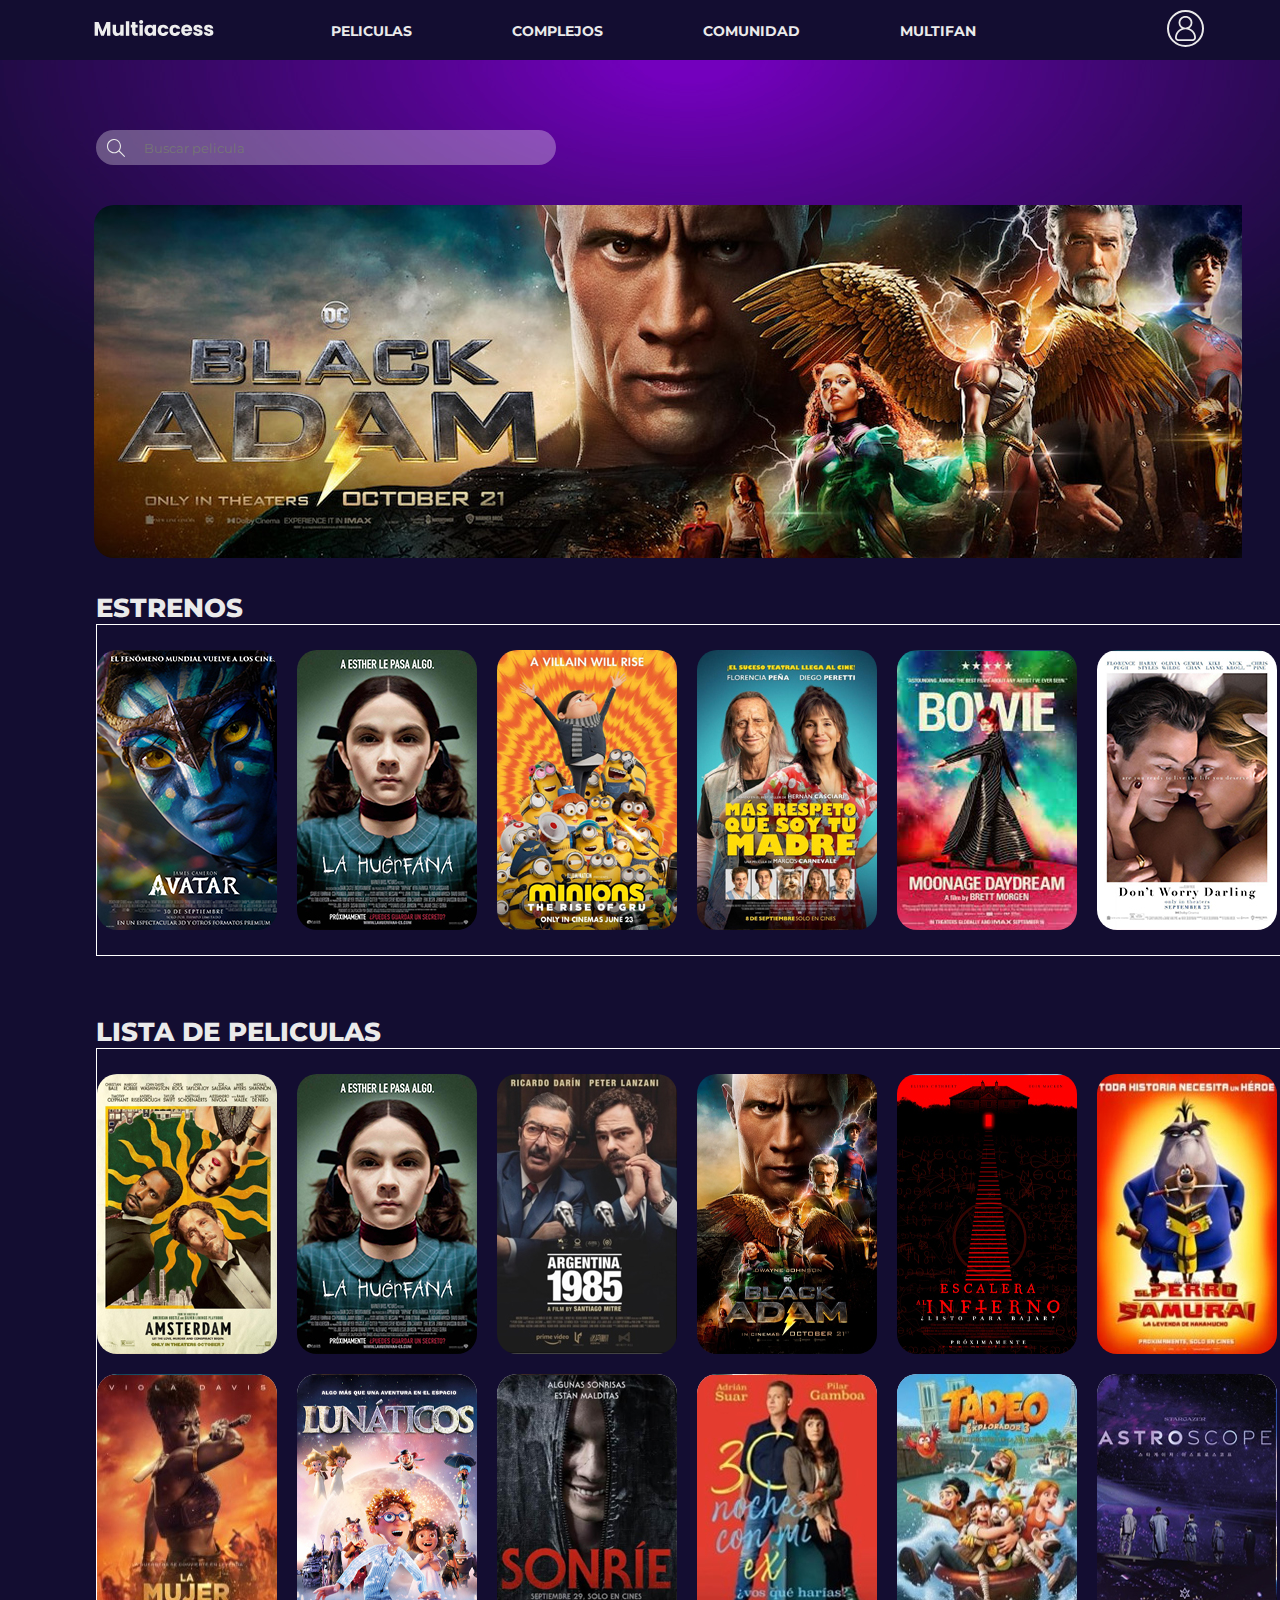
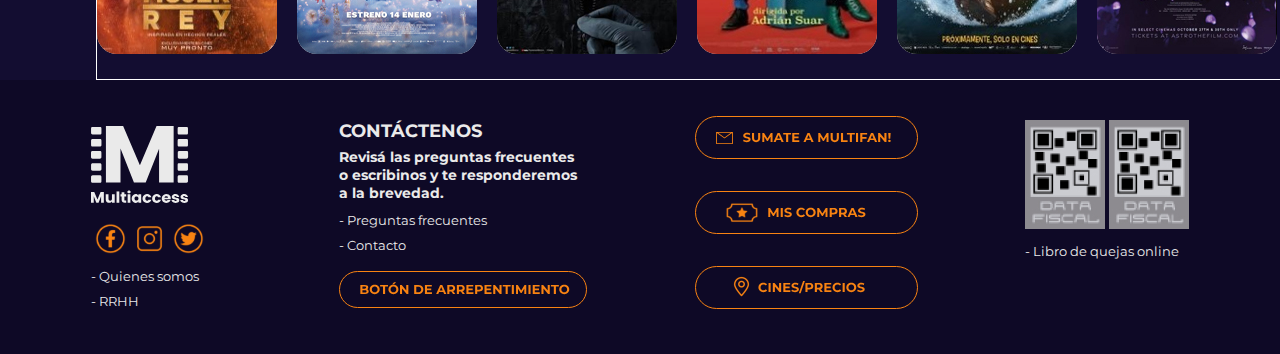
==== index.html @ a02fb1ff "Arregle algunas cosas del splash que estaban borradas y empece a hacer el footer para el responsive " ====
<!doctype html>
<html>
<head>
<meta charset="utf-8">
<meta name="viewport" content="width=device-width, initial-scale=1.0">
<link href="estilos.css" rel="stylesheet" type="text/css">
<link href="https://fonts.googleapis.com/css2?family=Montserrat:wght@400;500;600;700;800&display=swap" rel="stylesheet">
<title>Multiaccess</title>
</head>
<body>
<header>
		<div>
			<img src="img/multiaccess-logo.svg" width="140px" height="16px" alt="Logo Multiaccess"/>
		</div>
		<nav>
			<ul>
				<li>
					<a href="#peliculas">Peliculas</a>
				</li>
				<li>
					<a href="#complejos">Complejos</a>
				</li>
				<li>
					<a href="#comunidad">Comunidad</a>
				</li>
				<li>
					<a href="#multifan">Multifan</a>
				</li>
			</ul>
		</nav>
	
		<div class="icono-usuario">
			<img src="img/icono-persona.svg" width="37px" height="37px" alt="Icono de usuario"/>
		</div>
	
	</header>
	<main>
		<section class="buscador-lupa">
			<div class="lupa"> 
			<img src="img/icono-lupa.svg" alt="Lupa icono"/> 
			</div>
			<input class="buscador" type="search" name="buscador" id="search" placeholder="Buscar pelicula">
		</section>
		<div class="slide">
			<ul>
				<li><img src="img/publicidad-blackadam.jpg" width="1192px" height="353px" alt="Publicidad de Black Adam"/></li>
				<li><img src="img/publicidad-wakandaxsiempre.jpg" width="1192px" height="353px" alt="publicidad-wakandaxsiempre"/></li>
				<li><img src="img/publicidad-onepiece.jpg" width= "1192px" height="353px" alt="publicidad-onepiece"/></li>
				<li><img src="img/publicidad-2X1.jpg" width="1192px" height="353px" alt= "publicidad-2x1"/></li>
			</ul>
		</div>
		<section>
			<section>
				<h2 class="titular">ESTRENOS</h2>
				<div class="estrenos">
					<img src="img/poster-avatar.jpg" width="180" height="280" alt="Avatar:reestreno"/>
					<img src="img/poster-lahuerfana.jpg" width="180" height="280" alt="La huerfana"/>
					<img src="img/poster-minions.jpg" width="180" height="280" alt="Los minions"/>
					<img src="img/poster-masrespeto.jpg" width="180" height="280" alt="Mas respeto que soy tu madre"/>
					<img src="img/poster-bowie.jpg" width="180" height="280" alt="Bowie"/>
					<img src="img/poster-notepreocupes.jpg" width="180" height="280" alt="No te preocupes cariño"/>
				</div>
			</section>
			<section>
				<h2 class="titular">LISTA DE PELICULAS</h2>
				<div class="catalogo">
					<img src="img/poster-amsterdan.jpg" width="180" height="280" alt="amsterdan"/>
					<img src="img/poster-lamujerrey.jpg" width="180" height="280" alt="la mujer rey"/>
					<img src="img/poster-lahuerfana.jpg" width="180" height="280" alt="la huerfana"/>
					<img src="img/poster-lunaticos.jpg" width="180" height="280" alt="lunaticos"/>
					<img src="img/poster-argentina1985.jpg" width="180" height="280" alt="argentina 1985"/>
					<img src="img/poster-sonrie.jpg" width="180" height="280" alt="sonrie"/>
					<img src="img/poster-blackadam.jpg" width="180" height="280" alt="black adam"/>
					<img src="img/poster-30noches.jpg" width="180" height="280" alt="30 noches con mi ex"/>
					<img src="img/poster-escalera.jpg" width="180" height="280" alt="escalera al infierno"/>
					<img src="img/poster-tadeo.jpg" width="180" height="280" alt="tadeo el explorador 3"/>
					<img src="img/poster-elperro.jpg" width="180" height="280" alt="el perro samurai"/>
					<img src="img/poster-astroscope.jpg" width="180" height="280" alt="astroscope"/>
				</div>
			</section>
		</section>
	</main>
	<footer>
		<section class="footer">
			<article class="logo_redes">
				<div>
					<img src="img/multiaccess-imagotipo.svg" alt="Multiaccess imagotipo"/>
				</div>
				<div class="iconos-redes">
					<img src="img/facebook-icono.svg" width="39px" height="39px" alt="Icono facebook"/>
					<img src="img/instagram-icono.svg" width="39px" height="39px" alt="Instagram icono"/>
					<img src="img/twitter-icono.svg" width="39px" height="39px" alt="Twitter icono"/>
				</div>
				<div>
					<p>- Quienes somos</p>
					<p>- RRHH</p>
				</div>
			</article>
			<article>
				<div class="contactenos-footer">
					<h3>Contáctenos</h3>
					<h4>Revisá las preguntas frecuentes o escribinos y te responderemos a la brevedad.</h4>
					<p>- Preguntas frecuentes</p>
					<p>- Contacto</p>
					<img src="img/boton-arrepentimiento.svg" width="248px" height="37px" alt="boton de arrepentimiento"/>
				</div>
			</article>
			<article class="botones-footer">
				<div class="bot-foo">
					<img src="img/boton-sumate.svg" width="223px" height="43px" alt="Sumate a multifan"/>
					<img src="img/boton-miscompras.svg" width="223px" height="43px" alt="Mis compras"/>
					<img src="img/boton-cines-precios.svg" width="223px" height="43px" alt=" Cines/precios"/>
				</div>
			</article>
			<article>
				<div class="datafiscal">
					<img src="img/data-fiscal1.jpg" width="80" height="109" alt="data fiscal1"/>
					<img src="img/data-fiscal2.jpg" width="80" height="109" alt="data fiscal 2"/>
					<p class="contacto">- Libro de quejas online</p>
				</div>
			</article>
	  </section>
</footer>
</body>
	
</html>
---- estilos.css ----
@charset "utf-8";
/* CSS Document */
*{
	margin: 0;
	padding: 0;
	font-family: 'Montserrat', "sans-serif";
	color: #EAEAEA;
}


html {
	scroll-behavior: smooth;
	background-image: url("img/background.jpg");
}
main {
	margin: 0;
}
h1 {
	font-size: 36px;
	font-weight: 700;
	/*"Inicia sesion"*/
}
h2 {
	font-size: 26px;
	font-weight: 800;
	text-transform: uppercase;
	/*titulos de fecha, formato, candy, etc*/
}
h3 {
	font-size: 18px;
	font-weight: 700;
	text-transform: uppercase;
	/*botones*/
}
h4 {
	font-size: 14px;
	font-weight: 700;
	/*footer*/
}
p {
	font-size: 16px;
	font-weight: 400;
}
/*-------------------------------HEADER-------------------------------*/
header {
	display: flex;
	flex-wrap: nowrap;
	align-items: center;
	justify-content: space-between;
	width: 100%;
	height: 60px;
	background-color: #130D31;
}
header img {
	margin-left: 84px;
}
.icono-usuario {
	margin-right: 76px;
}
nav ul {
	list-style: none;
	text-align: center;
	display: flex;
}
nav ul li {
	display: inline;
}
nav a {
	text-decoration: none;
	color: #EAEAEA;
	font-weight: 700;
	padding: 10px 50px;
	border: 1px transparent;
	font-family: "Montserrat";
	font-size: 14px;
	text-transform: uppercase;
}
.boton-splash {
	background-image:url("img/splash-background.jpg");
	background-attachment: fixed;
	/*no entiendo por que no cubre todo el html ajajaj*/
}
/*-------------------------------FORM-------------------------------*/
.form {
	display: flex;
	flex-direction: column;
	flex-wrap: nowrap;
	align-items: center;
	width: 450px;
	padding: 100px;
	margin: auto;
	font-family: "Montserrat";
	font-weight: 300;
	color: white;
}
.form a {
	color: #EAEAEA;
	font-weight: 500;
	text-decoration: none;
}
.form a:hover {
	color: #F88312;
	font-weight: 500;
	font-size: 16px;
	text-decoration: none;
}
.form p {
	color: #EAEAEA;
	font-weight: 500;
	font-size: 16px;
}
.form .botones {
	color: #EAEAEA;
	width: 335px;
	background: #F88312;
	border: none;
	padding: 12px;
	margin: 15px;
	font-size: 18px;
	font-family: "Montserrat";
	font-weight: 700;
	border-radius: 30px;
	/*falta agregarle un margin bottom al boton de ingresar*/
}

.form .botones:hover{
	background: #EAEAEA;
	color: #F88312;
}

.controls {
	width: 70%;
	background: #EAEAEA;
	padding: 10px;
	margin: 14px;
	border-radius: 10px;
	border: 0;
	font-family: "Montserrat";
	font-size: 18px;
	outline: none;
}
/*-------------------------------HOME-------------------------------*/
.buscador-lupa {
	display: flex;
	justify-content: flex-start;
	align-items: center;
	margin: 70px 0px 30px 96px;
}
.lupa {
	background-color: rgba(255, 255, 255, 0.30);
	width: 40px;
	height:35px;
	display: flex;
	justify-content: center;
	align-items: center;
	border-radius: 30px 0px 0px 30px;
}
.buscador {
	width: 420px;
	height: 35px;
	outline: none;
	border-radius: 0px 30px 30px 0px;
	background-color: rgba(255, 255, 255, 0.30);
	border: none;
	font-family: "Montserrat";
	color: #EAEAEA;
	padding: 8px;
}

/*-------------------------------FOOTER-------------------------------*/
.footer {
	display: flex;
	flex-direction: row;
	flex-wrap: nowrap;
	background-color: #0E0926;
	justify-content: space-evenly;
}
.footer p {
	font-size: 13px;
	line-height : 25px;
}
.logo_redes {
	margin: 40px;
}
.logo_redes img {
	margin: 6px 0;
}
.iconos-redes {
	display: flex;
	flex-direction: row;
	justify-content: space-between;
	align-items: center;
	align-content: center;
	flex-wrap: nowrap;
}
.contactenos-footer {
	margin: 40px;
}
.contactenos-footer h3 {
	margin-bottom: 6px;
}
.contactenos-footer h4 {
	width: 240px;
	margin-bottom: 6px;
}
.contactenos-footer img {
	margin-top: 13px;
}
.datafiscal {
	margin: 40px;
}
.datafiscal img {
	margin-bottom: 6px;
}
.bot-foo img {
	margin: 16px;
}
.bot-foo {
	display: flex;
	flex-direction: column;
	flex-wrap: nowrap;
	align-items: flex-start;
	padding-top: 20px;
}
/*---------------------------PELICULAS-------------------------*/


/*--------------------CARRUSEL INICIO------------------*/

.slide {
	width: 97%;
	margin: 0;
	overflow: hidden;
}

.slide ul {
	display: flex;
	padding: 0;
	
	animation: carrusel 20s infinite alternate;
	animation-timing-function: ease;
}

.slide li {
	width: 100%;
	list-style: none;
}

.slide img {
	/*background-color: #EAEAEA;*/
	margin: 10px 0px 30px 94px;
	border-radius: 20px;
	}

@keyframes carrusel {
	0% {margin-left: 0;}
	20% {margin-left: 0;}
	
	25% {margin-left: -100%;}
	45% {margin-left: -100%;}
	
	50% {margin-left: -200%;}
	70% {margin-left: -200%;}
	
	75% {margin-left: -300%;}
	100% {margin-left: -300%;}
}
/*--------------------CARRUSEL FIN------------------*/



.estrenos {
	border: 1px solid white; /*Para identificar las dimensiones del contenedor luego se debe eliminar*/
	height: 330px;
	width: 1200px;
	margin-left: 96px;
	display: flex;
	flex-wrap: nowrap;
	align-items: center;
	margin-bottom: 60px;
}
.estrenos img{
	background-color: #EAEAEA;
	height: 280px;
	width: 180px;
	border-radius: 20px;
	margin: 10px 20px 10px 0px;
}
.catalogo {
	border: 1px solid white;
	height: 630px;
	width: 1200px;
	margin-left: 96px;
	display: flex;
	flex-direction: column;
	flex-wrap: wrap;
	align-content: flex-start;
	justify-content: center;
}
.catalogo img {
	background-color: #EAEAEA;
	height: 280px;
	width: 180px;
	border-radius: 20px;
	margin: 10px 20px 10px 0px;
}

.titular {
	margin-left: 96px;
}


/*-----------------------------COMPRA-----------------------------*/

.compra {
	overflow-x: scroll;
}
.procesocompra {
	background-color: rgba(234,234,234,0.00);
	width: 750px;
	height: auto;
	margin-left: 550px;
	margin-top: 100px;
	margin-bottom: 200px;
}
.procesocompra h2 {
	margin-bottom: 30px;
}
.fondoc {
	background-color: rgba(234,234,234,0.20);
	border-radius: 20px;
}

.dispodia {
	padding-top: 20px;
	display: flex;
	justify-content: space-around;
	}
.dispodia h3 {
	font-weight: 400;
}
.formatos {
	display: flex;
	flex-direction: column;
	flex-wrap: wrap;
	height: 260px;
	align-items: center;
	margin-top: 30px;
}
.formatt {
	display: flex;
	justify-content: space-around;
	align-items: center;
	border-radius: 20px;
	border: 2px solid #EAEAEA;
	margin: 10px;
	padding: 2px;
	width: 260px;
	height: 100px;
	box-sizing: border-box;
}
.formatt div {
	height: 66px;
	display: flex;
	flex-direction: column;
	justify-content: space-around;
}
.formatt h3 {font-weight: 400;}

.complejo {
	background-color: #f88312;
	border-radius: 8px;
	height: 60px;
	display: flex;
	justify-content: space-between;
	align-items: center;
	padding: 24px;
	box-sizing: border-box;
}
.complex {
	display: flex;
	margin: 30px 0 30px 38px;
}
.complex div {
	margin: 20px 0 35px 20px;
}
.complex img {
	border-radius: 15px;
}
.horas {
	margin: 15px 0px;
	width: 350px;
	height: 100px;
	display: flex;
	flex-wrap: wrap;
	justify-content: space-between;
	align-content: space-around;
}
.horas h3 {
	font-weight: 400;
	border: 2px solid #EAEAEA;
	border-radius: 10px;
	width: 103px;
	height: 45px;
	display: flex;
	justify-content: center;
	align-items: center;
	box-sizing: border-box;
}
.otrocomple {
	border: 3px solid #EAEAEA;
	border-radius: 8px;
	height: 60px;
	display: flex;
	align-items: center;
	justify-content: space-between;
	padding: 24px;
	margin-top: 10px;
	box-sizing: border-box;
}

.carrecard {
	display: flex;
	overflow-y: auto;	/*le agrega la función de scroll horizontal*/
}
.entrada {
	height: 330px;
	border: 2px solid #EAEAEA;
	border-radius: 20px;
	background-color: rgba(234,234,234,0.20);
	display: flex;
	flex-direction: column;
	justify-content: space-between;
	align-items: center;
	margin: 0 10px 0 15px;
	padding-bottom: 10px;
}
.entrada p {
	width: 150px;
	text-align: center;
}
.entrada img {
	border-radius: 20px 20px 0 0;
}
.precio {
	font-weight: 700;
}
.entrada div {
	display: flex;
	margin: 0 10px;
}
.add {
	height: 24px;
	border-radius: 30px;
	display: flex;
	justify-content: center;
	align-items: center;
}
.ttl {
	background-color: #FFFFFF;
	width: 80px;
	color: #000000;
	border: 2px solid #0E0926;
	box-sizing: border-box;
	
}
.clc {
	background-color: #0E0926;
	width: 35px;
	margin: 0 15px;
}

h5 {
	width: 29px;
	height: 29px;
	background-color: #EAEAEA;
	border-radius: 30px;
	margin: 3px;
}
.secbut {
	display: flex;
	align-items: flex-end;
	justify-content: space-between;
}
.abc {
	display: flex;
	flex-direction: column;
	justify-content: space-between;
	height: 339px;
	margin-bottom: 58px;
}
.butacas {
	display: flex;
	justify-content: space-between;
	width: 730px;
}
.izq {
	width: 70px;
	display: flex;
	flex-wrap: wrap;
	justify-content: space-around;
	align-content: flex-end;
}
.cen {
	display: flex;
	flex-direction: column;
	align-items: center;
}
.censup {
	width: 380px;
	display: flex;
	flex-wrap: wrap;
	justify-content: space-between;
}
.ceninf {
	width: 524px;
	display: flex;
	flex-wrap: wrap;
	justify-content: space-around;
}
.der {
	width: 105px;
	display: flex;
	flex-wrap: wrap;
	justify-content: space-around;
	align-content: flex-end;
}
.num {
	margin-top: 10px;
	display: flex;
	justify-content: space-between;
	margin-bottom: 24px;
}
.num h4 {
	width: 12px;
}
.referencia {
	display: flex;
	justify-content: space-around;
}
.referencia h4 {
	margin-left: 5px;
	text-transform: uppercase;
}
.referencia div {
	display: flex;
	align-items: center;
	margin: 10px 5px 0px;
}

.formulario {
	width: 616px;
}
.formulario p {
	text-transform: uppercase;
	font-weight: 800;
	margin-top: 22px;
}
.entradatos {
	width: 100%;
	height: 39px;
	border-radius: 10px;
	margin: 8px 0 0;
	padding: 2px 0 0 12px;
	font-size: 18px;
	box-sizing: border-box;
	outline: none;
	border: none;
}
.dobledata {
	display: flex;
	justify-content: space-between;
}
.datoss {
	width: 46%;
	display: flex;
	flex-direction: column;
	justify-content: space-between;
}
.fechatarjeta div {
	display: flex;
	justify-content: space-between;
}
.fechatarjeta input {
	width: 46%;
}
.terminosycondiciones {
	margin-top: 24px;
	display: flex;
	margin-bottom: 24px;
}
.terminosycondiciones p {
	margin: 16px 0px 0 10px;
	text-transform: none;
	font-weight: 400;
}
.terminosycondiciones a {
	font-weight: 700;
}
.condiciones {
	margin: 16px 0 0 0 ;
	width: 18px;
	height: 18px;
}

.botones { 	/*Hace falta unificar la clase de botones para que sea uno solo*/
	color: #EAEAEA;
	width: 335px;
	background: #F88312;
	border: none;
	padding: 12px;
	margin: 15px;
	font-size: 18px;
	font-family: "Montserrat";
	font-weight: 700;
	border-radius: 30px;
}
.scroll {
	position: absolute;
	width: 480px;
}
.fijo {
	position: sticky;
	height: 3970px;
}
.ticket {
	background-image: url("img/tick_moovie.png");
	background-repeat: no-repeat;
	background-size: contain;
	nackground-color: #0E0926;
	border: 6px solid #D9D9D9;
	width: 280px;
	height: 500px;
	border-radius: 20px;
	padding: 10px 50px 10px 24px;
	position: sticky;
	left: 88px;
	top: 180px;
}
.ticket h3 {
	margin-top: 270px;
}

.sepa {
	margin-top: 16px;
	
}
.total {
	margin-top: 24px;
	font-weight: 800;
	
}
.volver {
	height: 70px;
	width: 67px;
	border-radius: 0 20px 20px 0;
	background-color: #0E0926;
	position: sticky;
	top: 180px;
}
.volver img {
	margin: 17px;
}


/*---------------------------RESPONSIVE-------------------------*/

@media screen and (max-width:360px){
	/*falta agregar el background*/


h1 {
	font-size: 25px;
	margin-bottom: 10px;
	/*"Inicia sesion"*/
}

h2 {
	font-size: 16px;
	/*titulos de fecha, formato, candy, etc*/
}

h3 {
	font-size: 13px;
	font-weight: 700;
	text-transform: uppercase;
	/*botones*/
}


/*----------------inicio de sesión----------------*/
.form {
	width: 100%;
	padding: 0;
	margin-top: 100px;
}

.form a:hover {
	color: #F88312;
	font-weight: 500;
	font-size: 16px;
	text-decoration: none;
}
.form p {
	color: #EAEAEA;
	font-weight: 500;
	font-size: 16px;
	margin-top: 100px;
}
	
.form .botones {
	width: 240px;
	font-size: 15px;
}


.form .botones:hover{
	background: #EAEAEA;
	color: #F88312;
}


/*--------------------CARRUSEL INICIO------------------*/

.slide {
	width: 97%;
	margin: 0;
	overflow: hidden;
}

.slide ul {
	display: flex;
	padding: 0;
	
	animation: carrusel 20s infinite alternate;
	animation-timing-function: ease;
}

.slide li {
	width: 100%;
	list-style: none;
}

.slide img {
	/*background-color: #EAEAEA;*/
	margin: 10px 0px 30px 94px;
	border-radius: 20px;
	}

@keyframes carrusel {
	0% {margin-left: 0;}
	20% {margin-left: 0;}
	
	25% {margin-left: -100%;}
	45% {margin-left: -100%;}
	
	50% {margin-left: -200%;}
	70% {margin-left: -200%;}
	
	75% {margin-left: -300%;}
	100% {margin-left: -300%;}
}
/*--------------------FOOTER------------------------*/
.footer {
    flex-direction: row;
    flex-wrap: wrap;
	justify-content: flex-start;
	}

.contactenos-footer h4 {
	display:none;
}
.contactenos-footer h3 {
		display: none;
	}
.contacto {
		display:none;
	}
	
.bot-foo {
    padding-top: 0px;
	}

.logo_redes {
    margin: 40px 40px 0px 40px;
}

.contactenos-footer {
    margin: 0px 40px;
}

.bot-foo img {
    margin: 0px 40px;
    padding: 10px 0px;
}

.iconos-redes img {
	width: 55px;
	height: 55px;
	}
	
.logo_redes img {
    margin: 6px 5px 6px 0px;
}

}
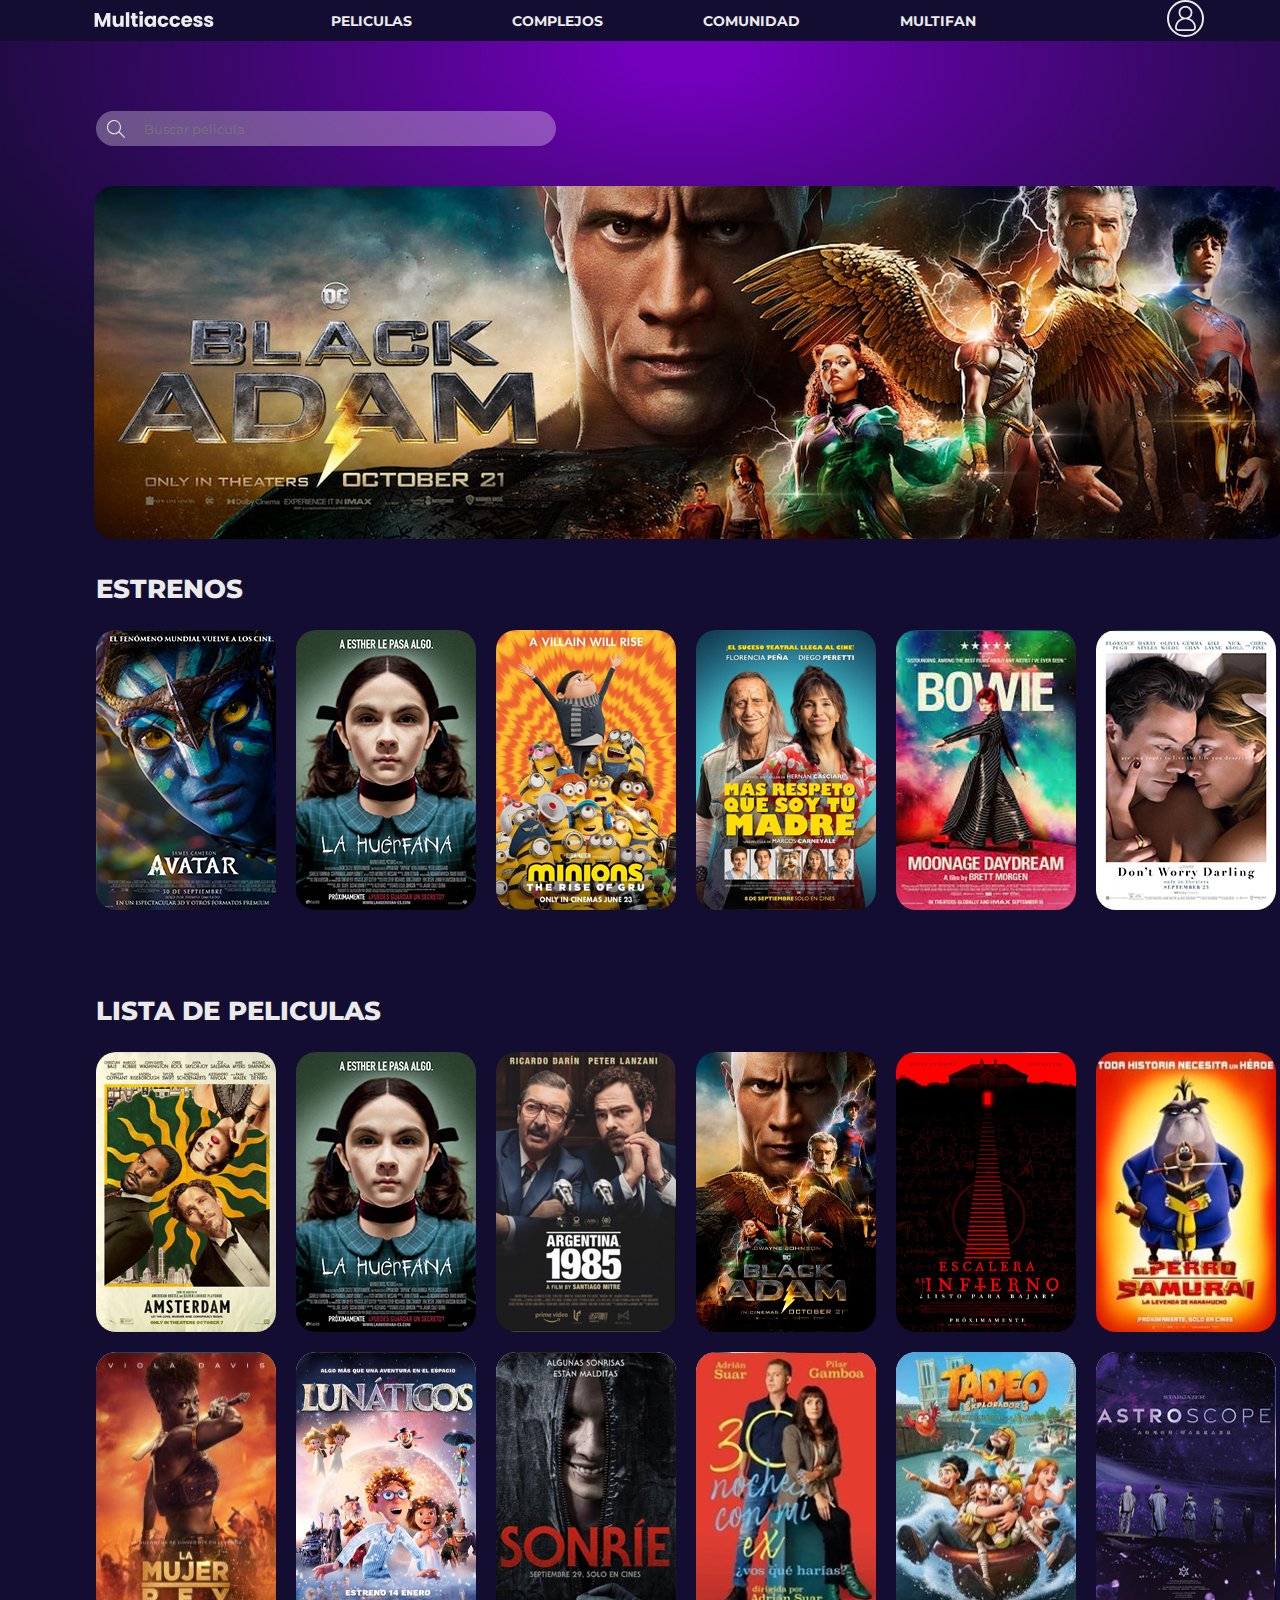
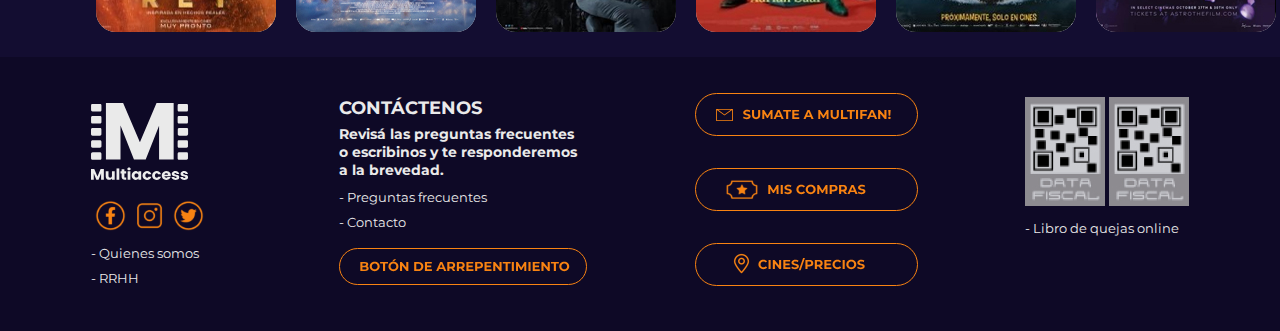
==== commit 208b3c3f: "Maldita hamburguesa" ====
--- a/index.html
+++ b/index.html
@@ -8,11 +8,13 @@
 <title>Multiaccess</title>
 </head>
 <body>
-<header>
+	<header>
+		<input type="checkbox" id="menu-hamburguesa">
+		<label for="menu-hamburguesa"><img src="img/icono-hamburguesa.svg" width="30px" height="30px" alt="icono-hamburguesa"></label>
 		<div>
 			<img src="img/multiaccess-logo.svg" width="140px" height="16px" alt="Logo Multiaccess"/>
 		</div>
-		<nav>
+		<nav class="menu">
 			<ul>
 				<li>
 					<a href="#peliculas">Peliculas</a>
--- a/estilos.css
+++ b/estilos.css
@@ -43,38 +43,54 @@
 }
 /*-------------------------------HEADER-------------------------------*/
 header {
+	width: 100%;
+	background-color: #130D31;
 	display: flex;
 	flex-wrap: nowrap;
 	align-items: center;
 	justify-content: space-between;
-	width: 100%;
-	height: 60px;
-	background-color: #130D31;
-}
-header img {
+}
+
+#menu-hamburguesa {
+	display: none;
+}
+
+header label {
+	display: none;
+	padding: 10px;
+}
+
+header div img {
 	margin-left: 84px;
 }
-.icono-usuario {
-	margin-right: 76px;
-}
-nav ul {
+
+.menu ul {
 	list-style: none;
 	text-align: center;
 	display: flex;
-}
-nav ul li {
+	margin: 0;
+	padding: 0;
+}
+.menu ul li {
 	display: inline;
 }
-nav a {
+.menu a {
+	display: block;
 	text-decoration: none;
 	color: #EAEAEA;
 	font-weight: 700;
 	padding: 10px 50px;
 	border: 1px transparent;
-	font-family: "Montserrat";
 	font-size: 14px;
 	text-transform: uppercase;
 }
+
+.icono-usuario {
+	margin-right: 76px;
+}
+/*------------------------------*/
+
+
 .boton-splash {
 	background-image:url("img/splash-background.jpg");
 	background-attachment: fixed;
@@ -108,6 +124,7 @@
 	color: #EAEAEA;
 	font-weight: 500;
 	font-size: 16px;
+	margin-top: 80px;
 }
 .form .botones {
 	color: #EAEAEA;
@@ -120,14 +137,11 @@
 	font-family: "Montserrat";
 	font-weight: 700;
 	border-radius: 30px;
-	/*falta agregarle un margin bottom al boton de ingresar*/
-}
-
+}
 .form .botones:hover{
 	background: #EAEAEA;
 	color: #F88312;
 }
-
 .controls {
 	width: 70%;
 	background: #EAEAEA;
@@ -166,7 +180,6 @@
 	color: #EAEAEA;
 	padding: 8px;
 }
-
 /*-------------------------------FOOTER-------------------------------*/
 .footer {
 	display: flex;
@@ -228,27 +241,25 @@
 /*--------------------CARRUSEL INICIO------------------*/
 
 .slide {
-	width: 97%;
+	width: 100%;
 	margin: 0;
 	overflow: hidden;
 }
-
 .slide ul {
 	display: flex;
+	align-content: center;
 	padding: 0;
 	
 	animation: carrusel 20s infinite alternate;
 	animation-timing-function: ease;
 }
-
 .slide li {
 	width: 100%;
 	list-style: none;
 }
-
 .slide img {
 	/*background-color: #EAEAEA;*/
-	margin: 10px 0px 30px 94px;
+	margin: 10px 22px 30px 94px;
 	border-radius: 20px;
 	}
 
@@ -270,7 +281,7 @@
 
 
 .estrenos {
-	border: 1px solid white; /*Para identificar las dimensiones del contenedor luego se debe eliminar*/
+	/*border: 1px solid white; /*Para identificar las dimensiones del contenedor luego se debe eliminar*/
 	height: 330px;
 	width: 1200px;
 	margin-left: 96px;
@@ -287,7 +298,7 @@
 	margin: 10px 20px 10px 0px;
 }
 .catalogo {
-	border: 1px solid white;
+	/*border: 1px solid white;*/
 	height: 630px;
 	width: 1200px;
 	margin-left: 96px;
@@ -312,6 +323,9 @@
 
 /*-----------------------------COMPRA-----------------------------*/
 
+input, select {
+	color:#000000;
+}
 .compra {
 	overflow-x: scroll;
 }
@@ -424,7 +438,7 @@
 	overflow-y: auto;	/*le agrega la función de scroll horizontal*/
 }
 .entrada {
-	height: 330px;
+	height: 350px;
 	border: 2px solid #EAEAEA;
 	border-radius: 20px;
 	background-color: rgba(234,234,234,0.20);
@@ -435,12 +449,14 @@
 	margin: 0 10px 0 15px;
 	padding-bottom: 10px;
 }
-.entrada p {
-	width: 150px;
-	text-align: center;
-}
 .entrada img {
 	border-radius: 20px 20px 0 0;
+	margin-bottom: 10px;
+}
+.infobuy{
+	width: 170px;
+	height: 100px;
+	text-align: center;
 }
 .precio {
 	font-weight: 700;
@@ -448,6 +464,7 @@
 .entrada div {
 	display: flex;
 	margin: 0 10px;
+
 }
 .add {
 	height: 24px;
@@ -476,6 +493,9 @@
 	background-color: #EAEAEA;
 	border-radius: 30px;
 	margin: 3px;
+}
+.intocine img {
+	padding-left: 20px;
 }
 .secbut {
 	display: flex;
@@ -618,27 +638,29 @@
 .scroll {
 	position: absolute;
 	width: 480px;
+	height: 3970px;
 }
 .fijo {
+	display: flex;
+	justify-content: space-between;
 	position: sticky;
-	height: 3970px;
+	top: 60px;
 }
 .ticket {
-	background-image: url("img/tick_moovie.png");
+	background-image: url("img/tick_moovie2.png");
 	background-repeat: no-repeat;
 	background-size: contain;
 	nackground-color: #0E0926;
 	border: 6px solid #D9D9D9;
 	width: 280px;
-	height: 500px;
+	height: 450px;
 	border-radius: 20px;
 	padding: 10px 50px 10px 24px;
-	position: sticky;
-	left: 88px;
-	top: 180px;
-}
+	background-color: linear-gradient( rgba (255,255,255,0)rgba (0,0,0,1) )
+}
+
 .ticket h3 {
-	margin-top: 270px;
+	margin-top: 220px;
 }
 
 .sepa {
@@ -655,110 +677,189 @@
 	width: 67px;
 	border-radius: 0 20px 20px 0;
 	background-color: #0E0926;
-	position: sticky;
-	top: 180px;
+	margin-right: 15px;
 }
 .volver img {
 	margin: 17px;
 }
 
 
-/*---------------------------RESPONSIVE-------------------------*/
+/*-------------------------------------------RESPONSIVE----------------------------------*/
 
 @media screen and (max-width:360px){
 	/*falta agregar el background*/
 
-
-h1 {
-	font-size: 25px;
+	main {
+		margin: 0;
+		padding: 0;
+	}
+	html {
+		background-image: url("img/background-celu.jpg");
+		width: 100%;
+		height: 100%;
+	}
+
+	h1 {
+		font-size: 25px;
+		margin-bottom: 10px;
+		/*"Inicia sesion"*/
+	}
+
+	h2 {
+		font-size: 16px;
+		/*titulos de fecha, formato, candy, etc*/
+	}
+
+	h3 {
+		font-size: 13px;
+		font-weight: 700;
+		text-transform: uppercase;
+		/*botones*/
+	}
+	/*----------------inicio de sesión----------------*/
+	.form {
+		width: 100%;
+		padding: 0;
+		margin-top: 100px;
+	}
+
+	.form a:hover {
+		color: #F88312;
+		font-weight: 500;
+		font-size: 16px;
+		text-decoration: none;
+	}
+	.form p {
+		color: #EAEAEA;
+		font-weight: 500;
+		font-size: 16px;
+		margin-top: 100px;
+	}
+
+	.form .botones {
+		width: 240px;
+		font-size: 15px;
+	}
+	.form .botones:hover{
+		background: #EAEAEA;
+		color: #F88312;
+	}
+	
+/*-------------------------------HEADER-------------------------------*/
+	header {
+	width: 100%;
+	background-color: #130D31;
+	display: block;
+}
+
+	header label {
+		display: block;
+	}
+
+	header div img {
+		display: none;
+	}
+	
+	.menu {
+		position: absolute;
+		background-color: #130D31;
+		width: 50%;
+		margin-left: -50%;
+		transition: all 0.5s;
+	}
+	
+	.menu ul {
+		flex-direction: column;
+	}
+	
+	.menu li {
+		border-top: 1px solid #EAEAEA;
+	}
+	
+	#menu-hamburguesa:checked ~ .menu {
+		margin: 0;
+	}
+	
+	.menu a {
+		padding: 10px 15px;
+		text-align: start;
+	}
+
+	.icono-usuario {
+		display: none;
+	}
+/*------------------------------*/
+
+	/*--------------------CARRUSEL INICIO------------------*/
+	.slide {
+		width: 100%;
+	}
+	.slide img {
+		margin: 30px 7px 30px 5px;
+		width: 348px;
+		height: auto;
+		}
+/*--------------------CARRUSEL FIN------------------*/
+
+	
+/*---------------------------PELICULAS-------------------------*/
+
+.buscador-lupa {
+	display: none;
+	justify-content: flex-start;
+	align-items: center;
+	margin: 70px 10px 30px 10px;
+}
+
+.titular {
+	margin-left: 24px;
 	margin-bottom: 10px;
-	/*"Inicia sesion"*/
-}
-
-h2 {
-	font-size: 16px;
-	/*titulos de fecha, formato, candy, etc*/
-}
-
-h3 {
-	font-size: 13px;
-	font-weight: 700;
-	text-transform: uppercase;
-	/*botones*/
-}
-
-
-/*----------------inicio de sesión----------------*/
-.form {
-	width: 100%;
-	padding: 0;
-	margin-top: 100px;
-}
-
-.form a:hover {
-	color: #F88312;
-	font-weight: 500;
-	font-size: 16px;
-	text-decoration: none;
-}
-.form p {
-	color: #EAEAEA;
-	font-weight: 500;
-	font-size: 16px;
-	margin-top: 100px;
-}
-	
-.form .botones {
-	width: 240px;
-	font-size: 15px;
-}
-
-
-.form .botones:hover{
-	background: #EAEAEA;
-	color: #F88312;
-}
-
-
-/*--------------------CARRUSEL INICIO------------------*/
-
-.slide {
+}
+.estrenos {
+	/*border: 1px solid white; /*Para identificar las dimensiones del contenedor luego se debe eliminar*/
+	height: 820px;
 	width: 97%;
-	margin: 0;
-	overflow: hidden;
-}
-
-.slide ul {
-	display: flex;
-	padding: 0;
-	
-	animation: carrusel 20s infinite alternate;
-	animation-timing-function: ease;
-}
-
-.slide li {
-	width: 100%;
-	list-style: none;
-}
-
-.slide img {
-	/*background-color: #EAEAEA;*/
-	margin: 10px 0px 30px 94px;
-	border-radius: 20px;
-	}
-
-@keyframes carrusel {
-	0% {margin-left: 0;}
-	20% {margin-left: 0;}
-	
-	25% {margin-left: -100%;}
-	45% {margin-left: -100%;}
-	
-	50% {margin-left: -200%;}
-	70% {margin-left: -200%;}
-	
-	75% {margin-left: -300%;}
-	100% {margin-left: -300%;}
+	margin-left: 5px;
+	justify-content:space-evenly;
+	flex-wrap: wrap;
+	align-items: center;
+	margin-bottom: 10px;
+}
+.estrenos img{
+	height: 235px;
+	width: auto;
+	margin: 0px;
+	border-radius: 5px;
+}
+.catalogo {
+	/*border: 1px solid white;*/
+	height: 1610px;
+	width: 345px;
+	margin-left: 5px;
+	flex-direction: row;
+	justify-content: space-evenly;
+	flex-wrap: wrap;
+	align-items: center;
+	align-content: space-around;
+	margin-bottom: 10px;
+}
+.catalogo img {
+	height: 235px;
+	width: auto;
+	margin: 0px;
+	border-radius: 5px;
+}
+.bot-foo img {
+	margin: 0px 40px;
+	padding: 10px 0px;
+}
+.iconos-redes img {
+	width: 55px;
+	height: 55px;
+}
+.logo_redes img {
+	margin: 6px 5px 6px 0px;
+
 }
 /*--------------------FOOTER------------------------*/
 .footer {
@@ -803,4 +904,4 @@
     margin: 6px 5px 6px 0px;
 }
 
-}+}
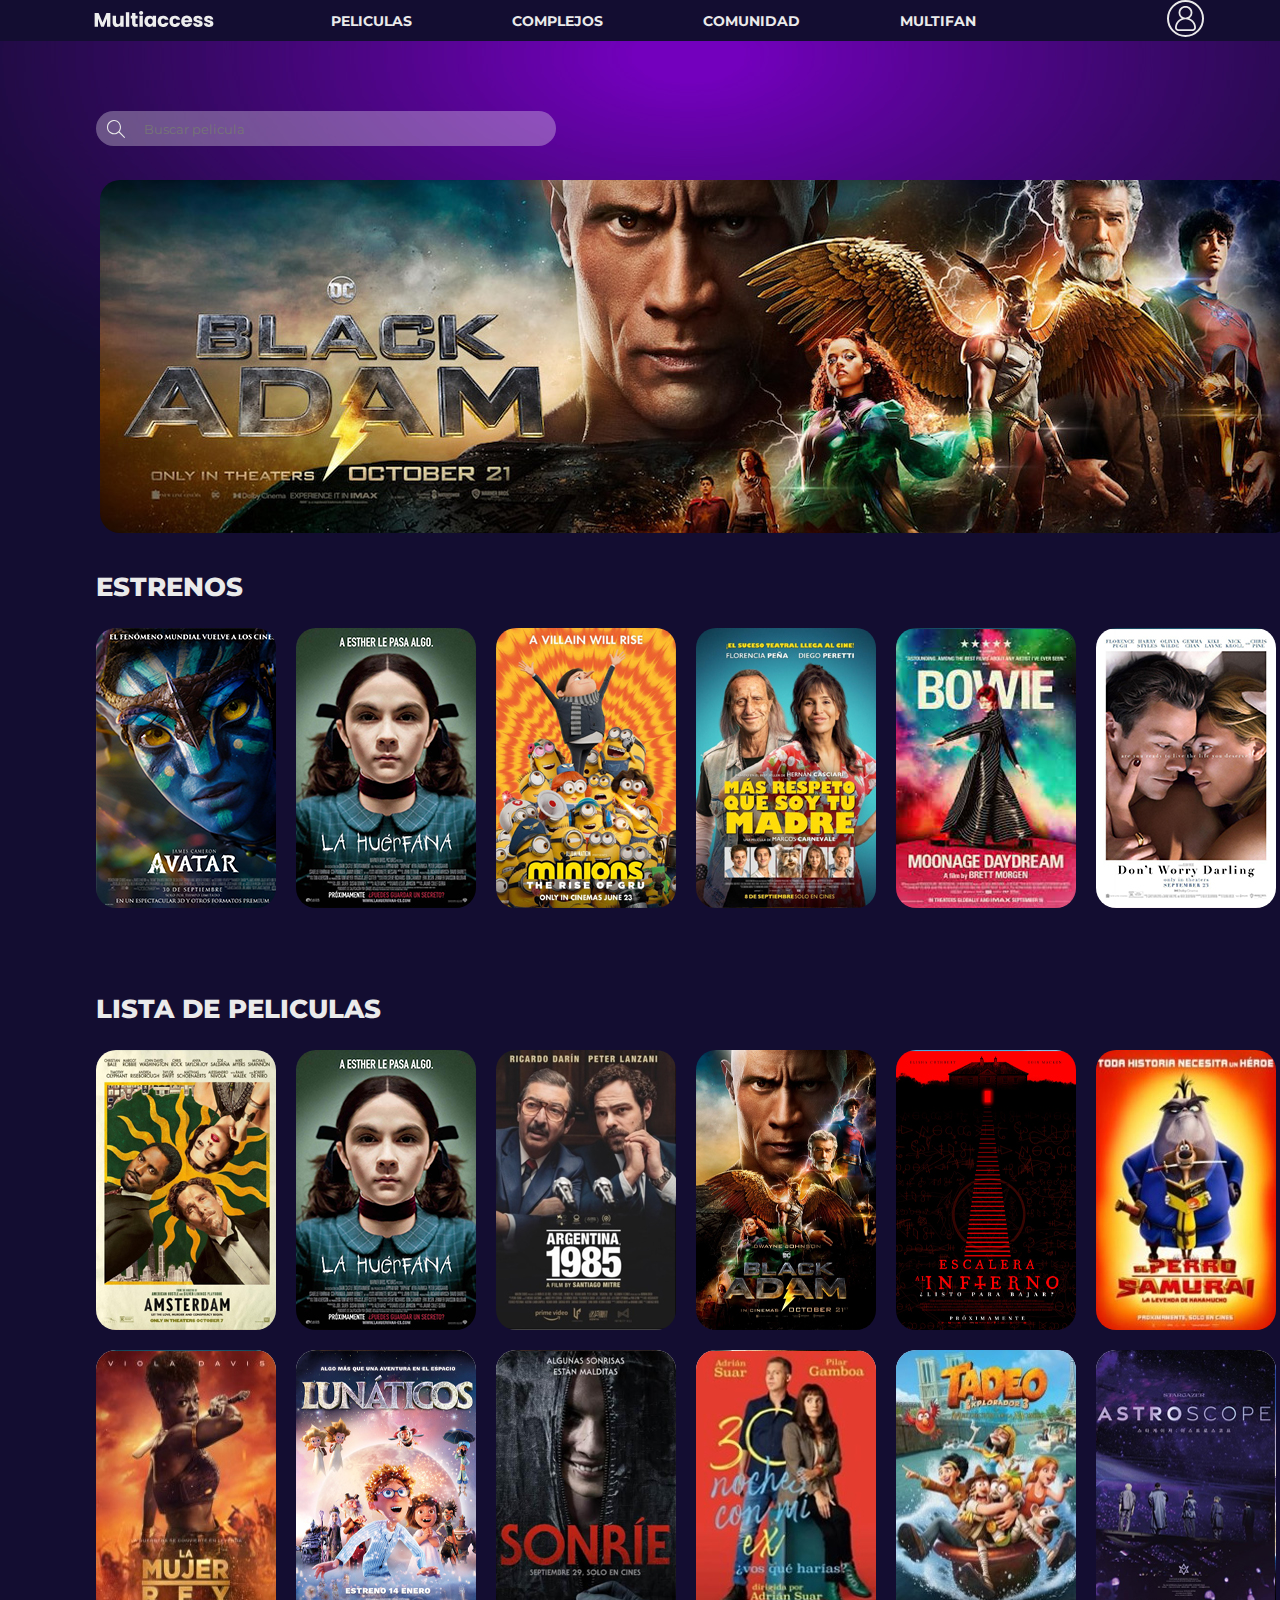
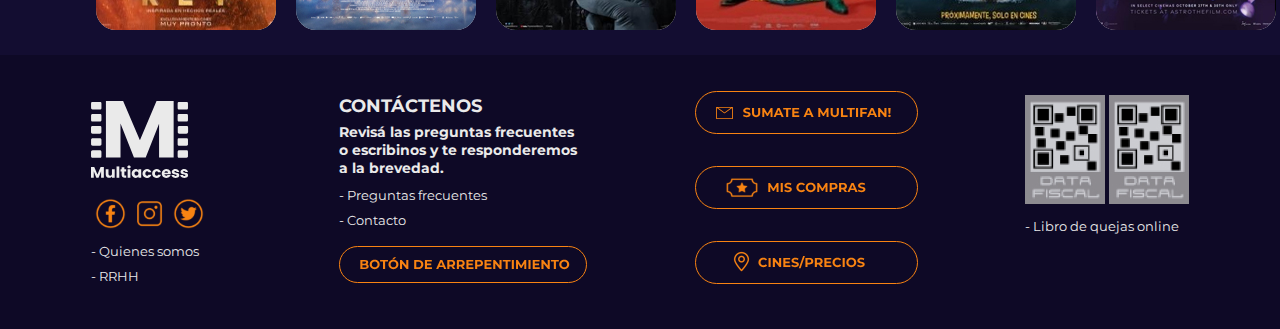
==== commit 921a1d92: "arreglé el" ====
--- a/index.html
+++ b/index.html
@@ -55,7 +55,7 @@
 			<section>
 				<h2 class="titular">ESTRENOS</h2>
 				<div class="estrenos">
-					<img src="img/poster-avatar.jpg" width="180" height="280" alt="Avatar:reestreno"/>
+					<img src="img/poster-avatar.jpg" width="180" height="280" alt="Avatar:reestreno"/> 
 					<img src="img/poster-lahuerfana.jpg" width="180" height="280" alt="La huerfana"/>
 					<img src="img/poster-minions.jpg" width="180" height="280" alt="Los minions"/>
 					<img src="img/poster-masrespeto.jpg" width="180" height="280" alt="Mas respeto que soy tu madre"/>
--- a/estilos.css
+++ b/estilos.css
@@ -7,7 +7,6 @@
 	color: #EAEAEA;
 }
 
-
 html {
 	scroll-behavior: smooth;
 	background-image: url("img/background.jpg");
@@ -53,6 +52,7 @@
 
 #menu-hamburguesa {
 	display: none;
+	
 }
 
 header label {
@@ -126,7 +126,7 @@
 	font-size: 16px;
 	margin-top: 80px;
 }
-.form .botones {
+/*.form*/ .botones {
 	color: #EAEAEA;
 	width: 335px;
 	background: #F88312;
@@ -137,10 +137,16 @@
 	font-family: "Montserrat";
 	font-weight: 700;
 	border-radius: 30px;
-}
-.form .botones:hover{
-	background: #EAEAEA;
-	color: #F88312;
+	transition: .5s all ease;
+	overflow: hidden;
+}
+.botones {
+	webkit-transition: box-shadow 300ms ease-in-out, color 300ms ease-in-out;
+	transition: box-shadow 300ms ease-in-out, color 500ms ease-in-out;
+}
+.botones:hover {
+	box-shadow: 0 0 40px 10px #FFAF62 inset;
+	  z-index: -1;
 }
 .controls {
 	width: 70%;
@@ -237,29 +243,101 @@
 }
 /*---------------------------PELICULAS-------------------------*/
 
+.pelicula {
+	display: flex;
+	margin: 80px 0 56px 94px;
+}
+.pelicula img {
+	border-radius: 20px;
+}
+.datatecnica {
+	margin: 20px 87px 0 108px;
+	width: 100%;
+	box-sizing: border-box;
+}
+.peli {
+	display: flex;
+	align-items: center;
+
+}
+.peli img {
+	margin-left: 18px;
+	padding-bottom: 2px;
+}
+.infopeli{
+	display: flex;
+	width: 60%;
+	max-width:800px;
+	justify-content: space-between;
+	align-items: center;
+	flex-wrap: wrap;
+	margin-top: 25px;
+}
+.infopeli h3 {
+	font-weight: 400;
+	text-transform: capitalize;
+}
+.datatecnica p {
+	width: 670px;
+	margin: 25px 0 36px;
+}
+.opciones {
+	width: 90%;
+	max-width: 800px;
+	display: flex;
+	flex-wrap: wrap;
+	justify-content: space-between;
+}
+.opciones .botones {
+	width: 280px;
+	margin: 0px;
+	
+}
+.secundario {
+	background-color: #7300BD;
+	width: 125px;
+	margin-left: 10px;
+	padding: 12px 6px;
+	border-radius: 30px;
+	border: none;
+	color: #EAEAEA;
+	font-size: 18px;
+	font-family: "Montserrat";
+	font-weight: 700;
+	transition: 5s all ease;
+	overflow: hidden;
+}
+.secundario { /*ALTERNATIVA, poner la animación tanto en botones y secundario, pasar el box shadow a #EAEAEA con una transparencia del 30% para que funcione en todos los botones independientemente de su color*/
+	webkit-transition: box-shadow 300ms ease-in-out, color 300ms ease-in-out;
+	transition: box-shadow 300ms ease-in-out, color 500ms ease-in-out;
+}
+.secundario:hover {
+	box-shadow: 0 0 40px 10px rgba(234,234,234,0.30) inset;
+	  z-index: -1;
+}
+
 
 /*--------------------CARRUSEL INICIO------------------*/
 
 .slide {
-	width: 100%;
-	margin: 0;
+	width: 1200px;
+	margin: 10px 0 30px 96px;
 	overflow: hidden;
 }
 .slide ul {
 	display: flex;
 	align-content: center;
 	padding: 0;
-	
 	animation: carrusel 20s infinite alternate;
 	animation-timing-function: ease;
 }
 .slide li {
 	width: 100%;
 	list-style: none;
+	padding: 4px
 }
 .slide img {
 	/*background-color: #EAEAEA;*/
-	margin: 10px 22px 30px 94px;
 	border-radius: 20px;
 	}
 
@@ -326,9 +404,6 @@
 input, select {
 	color:#000000;
 }
-.compra {
-	overflow-x: scroll;
-}
 .procesocompra {
 	background-color: rgba(234,234,234,0.00);
 	width: 750px;
@@ -436,6 +511,18 @@
 .carrecard {
 	display: flex;
 	overflow-y: auto;	/*le agrega la función de scroll horizontal*/
+	padding-bottom: 10px;
+}
+.carrecard::-webkit-scrollbar {
+	/*Permite ajustar la barra de scroll general*/
+	height: 12px;
+	border-radius: 15px;
+	background: rgba(234,234,234,0.40)
+}
+.carrecard::-webkit-scrollbar-thumb {
+	/*Permite ajustar el elemento movil de scroll*/
+	background: #7300BD;
+	border-radius: 15px;
 }
 .entrada {
 	height: 350px;
@@ -493,7 +580,14 @@
 	background-color: #EAEAEA;
 	border-radius: 30px;
 	margin: 3px;
-}
+	display: flex;
+	font-size: 18px;
+	align-items: center;
+	justify-content: center;
+	color: #000000;
+}
+.col-nar {background-color: #f88312;}
+.col-vio {background-color: #7300bd;}
 .intocine img {
 	padding-left: 20px;
 }
@@ -577,6 +671,7 @@
 	margin-top: 22px;
 }
 .entradatos {
+	color: #222222;
 	width: 100%;
 	height: 39px;
 	border-radius: 10px;
@@ -587,6 +682,10 @@
 	outline: none;
 	border: none;
 }
+option {
+	color: #222222;
+}
+
 .dobledata {
 	display: flex;
 	justify-content: space-between;
@@ -623,8 +722,9 @@
 	height: 18px;
 }
 
-.botones { 	/*Hace falta unificar la clase de botones para que sea uno solo*/
-	color: #EAEAEA;
+/*.botones { 	
+/*Hace falta unificar la clase de botones para que sea uno solo*/
+	/*color: #EAEAEA;
 	width: 335px;
 	background: #F88312;
 	border: none;
@@ -634,7 +734,7 @@
 	font-family: "Montserrat";
 	font-weight: 700;
 	border-radius: 30px;
-}
+}*/
 .scroll {
 	position: absolute;
 	width: 480px;
@@ -689,119 +789,104 @@
 @media screen and (max-width:360px){
 	/*falta agregar el background*/
 
-	main {
-		margin: 0;
-		padding: 0;
+main {
+	margin: 0;
+	padding: 0;
+}
+html {
+	background-image: url("img/background-celu.jpg");
+	width: 100%;
+	height: 100%;
+}
+h1 {
+	font-size: 25px;
+	margin-bottom: 10px;
+	/*"Inicia sesion"*/
+}
+h2 {
+	font-size: 16px;
+	/*titulos de fecha, formato, candy, etc*/
+}
+h3 {
+	font-size: 13px;
+	font-weight: 700;
+	text-transform: uppercase;
+	/*botones*/
+}
+	/*----------------inicio de sesión----------------*/
+.form {
+	width: 100%;
+	padding: 0;
+	margin-top: 100px;
 	}
-	html {
-		background-image: url("img/background-celu.jpg");
-		width: 100%;
-		height: 100%;
-	}
-
-	h1 {
-		font-size: 25px;
-		margin-bottom: 10px;
-		/*"Inicia sesion"*/
-	}
-
-	h2 {
-		font-size: 16px;
-		/*titulos de fecha, formato, candy, etc*/
-	}
-
-	h3 {
-		font-size: 13px;
-		font-weight: 700;
-		text-transform: uppercase;
-		/*botones*/
-	}
-	/*----------------inicio de sesión----------------*/
-	.form {
-		width: 100%;
-		padding: 0;
-		margin-top: 100px;
-	}
-
-	.form a:hover {
-		color: #F88312;
-		font-weight: 500;
-		font-size: 16px;
-		text-decoration: none;
-	}
-	.form p {
-		color: #EAEAEA;
-		font-weight: 500;
-		font-size: 16px;
-		margin-top: 100px;
-	}
-
-	.form .botones {
-		width: 240px;
-		font-size: 15px;
-	}
-	.form .botones:hover{
-		background: #EAEAEA;
-		color: #F88312;
-	}
-	
+.form a:hover {
+	color: #F88312;
+	font-weight: 500;
+	font-size: 16px;
+	text-decoration: none;
+}
+.form p {
+	color: #EAEAEA;
+	font-weight: 500;
+	font-size: 16px;
+	margin-top: 100px;
+}
+
+.form .botones {
+	width: 240px;
+	font-size: 15px;
+}
+.form .botones:hover{
+	background: #EAEAEA;
+	color: #F88312;
+}	
 /*-------------------------------HEADER-------------------------------*/
-	header {
+header {
 	width: 100%;
 	background-color: #130D31;
 	display: block;
 }
-
-	header label {
-		display: block;
+header label {
+	display: block;
 	}
-
-	header div img {
-		display: none;
-	}
-	
-	.menu {
+header div img {
+	display: none;
+}
+.menu {
 		position: absolute;
 		background-color: #130D31;
 		width: 50%;
 		margin-left: -50%;
 		transition: all 0.5s;
-	}
-	
-	.menu ul {
+}
+.menu ul {
 		flex-direction: column;
-	}
-	
-	.menu li {
+}
+.menu li {
 		border-top: 1px solid #EAEAEA;
-	}
-	
-	#menu-hamburguesa:checked ~ .menu {
+}
+#menu-hamburguesa:checked ~ .menu {
 		margin: 0;
-	}
-	
-	.menu a {
+}
+.menu a {
 		padding: 10px 15px;
 		text-align: start;
-	}
-
-	.icono-usuario {
+}
+
+.icono-usuario {
 		display: none;
-	}
-/*------------------------------*/
-
-	/*--------------------CARRUSEL INICIO------------------*/
-	.slide {
+}
+/*--------------------CARRUSEL INICIO------------------*/
+.slide {
 		width: 100%;
-	}
-	.slide img {
+}
+.slide img {
 		margin: 30px 7px 30px 5px;
 		width: 348px;
 		height: auto;
-		}
+}
 /*--------------------CARRUSEL FIN------------------*/
 
-	
 /*---------------------------PELICULAS-------------------------*/
 
 .buscador-lupa {
@@ -810,7 +895,6 @@
 	align-items: center;
 	margin: 70px 10px 30px 10px;
 }
-
 .titular {
 	margin-left: 24px;
 	margin-bottom: 10px;
@@ -863,45 +947,39 @@
 }
 /*--------------------FOOTER------------------------*/
 .footer {
-    flex-direction: row;
-    flex-wrap: wrap;
+	flex-direction: row;
+	flex-wrap: wrap;
 	justify-content: flex-start;
-	}
-
+}
 .contactenos-footer h4 {
 	display:none;
 }
 .contactenos-footer h3 {
-		display: none;
-	}
+	display: none;
+}
 .contacto {
-		display:none;
-	}
-	
+	display:none;
+}
 .bot-foo {
-    padding-top: 0px;
-	}
+	padding-top: 0px;
+}
 
 .logo_redes {
-    margin: 40px 40px 0px 40px;
+	margin: 40px 40px 0px 40px;
 }
 
 .contactenos-footer {
-    margin: 0px 40px;
-}
-
+	margin: 0px 40px;
+}
 .bot-foo img {
-    margin: 0px 40px;
-    padding: 10px 0px;
-}
-
+	margin: 0px 40px;
+	padding: 10px 0px;
+}
 .iconos-redes img {
 	width: 55px;
 	height: 55px;
-	}
-	
+}
 .logo_redes img {
-    margin: 6px 5px 6px 0px;
-}
-
-}
+	margin: 6px 5px 6px 0px;
+}
+}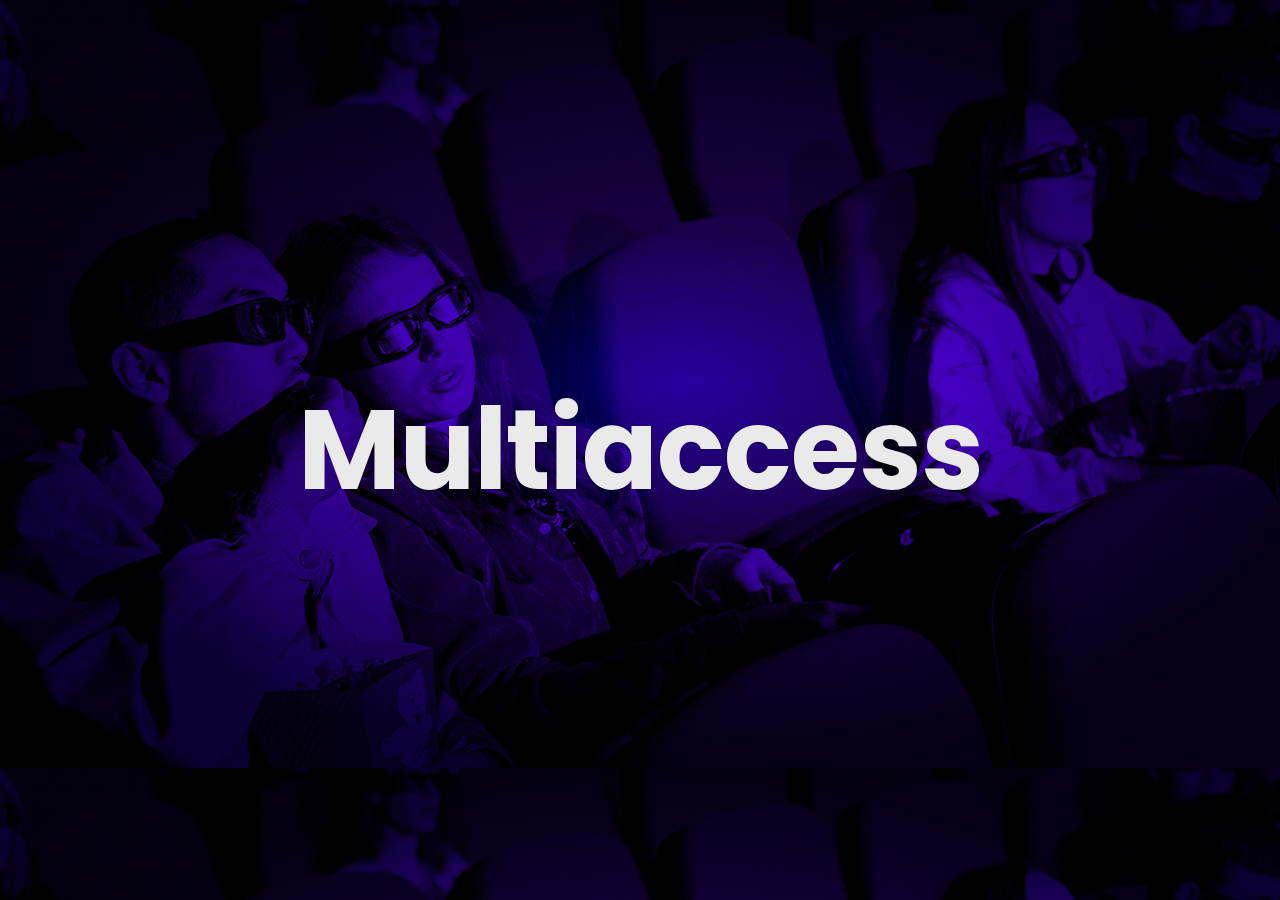
==== commit 723ce290: "Unificación de footer" ====
--- a/index.html
+++ b/index.html
@@ -3,126 +3,28 @@
 <head>
 <meta charset="utf-8">
 <meta name="viewport" content="width=device-width, initial-scale=1.0">
-<link href="estilos.css" rel="stylesheet" type="text/css">
-<link href="https://fonts.googleapis.com/css2?family=Montserrat:wght@400;500;600;700;800&display=swap" rel="stylesheet">
+<link href="estilos-splash.css" rel="stylesheet" type="text/css">
+<link href="https://fonts.googleapis.com/css2?family=Poppins:wght@700&display=swap" rel="stylesheet">
 <title>Multiaccess</title>
 </head>
 <body>
-	<header>
-		<input type="checkbox" id="menu-hamburguesa">
-		<label for="menu-hamburguesa"><img src="img/icono-hamburguesa.svg" width="30px" height="30px" alt="icono-hamburguesa"></label>
-		<div>
-			<img src="img/multiaccess-logo.svg" width="140px" height="16px" alt="Logo Multiaccess"/>
-		</div>
-		<nav class="menu">
-			<ul>
-				<li>
-					<a href="#peliculas">Peliculas</a>
-				</li>
-				<li>
-					<a href="#complejos">Complejos</a>
-				</li>
-				<li>
-					<a href="#comunidad">Comunidad</a>
-				</li>
-				<li>
-					<a href="#multifan">Multifan</a>
-				</li>
-			</ul>
-		</nav>
-	
-		<div class="icono-usuario">
-			<img src="img/icono-persona.svg" width="37px" height="37px" alt="Icono de usuario"/>
-		</div>
-	
-	</header>
-	<main>
-		<section class="buscador-lupa">
-			<div class="lupa"> 
-			<img src="img/icono-lupa.svg" alt="Lupa icono"/> 
-			</div>
-			<input class="buscador" type="search" name="buscador" id="search" placeholder="Buscar pelicula">
-		</section>
-		<div class="slide">
-			<ul>
-				<li><img src="img/publicidad-blackadam.jpg" width="1192px" height="353px" alt="Publicidad de Black Adam"/></li>
-				<li><img src="img/publicidad-wakandaxsiempre.jpg" width="1192px" height="353px" alt="publicidad-wakandaxsiempre"/></li>
-				<li><img src="img/publicidad-onepiece.jpg" width= "1192px" height="353px" alt="publicidad-onepiece"/></li>
-				<li><img src="img/publicidad-2X1.jpg" width="1192px" height="353px" alt= "publicidad-2x1"/></li>
-			</ul>
-		</div>
-		<section>
-			<section>
-				<h2 class="titular">ESTRENOS</h2>
-				<div class="estrenos">
-					<img src="img/poster-avatar.jpg" width="180" height="280" alt="Avatar:reestreno"/> 
-					<img src="img/poster-lahuerfana.jpg" width="180" height="280" alt="La huerfana"/>
-					<img src="img/poster-minions.jpg" width="180" height="280" alt="Los minions"/>
-					<img src="img/poster-masrespeto.jpg" width="180" height="280" alt="Mas respeto que soy tu madre"/>
-					<img src="img/poster-bowie.jpg" width="180" height="280" alt="Bowie"/>
-					<img src="img/poster-notepreocupes.jpg" width="180" height="280" alt="No te preocupes cariño"/>
-				</div>
-			</section>
-			<section>
-				<h2 class="titular">LISTA DE PELICULAS</h2>
-				<div class="catalogo">
-					<img src="img/poster-amsterdan.jpg" width="180" height="280" alt="amsterdan"/>
-					<img src="img/poster-lamujerrey.jpg" width="180" height="280" alt="la mujer rey"/>
-					<img src="img/poster-lahuerfana.jpg" width="180" height="280" alt="la huerfana"/>
-					<img src="img/poster-lunaticos.jpg" width="180" height="280" alt="lunaticos"/>
-					<img src="img/poster-argentina1985.jpg" width="180" height="280" alt="argentina 1985"/>
-					<img src="img/poster-sonrie.jpg" width="180" height="280" alt="sonrie"/>
-					<img src="img/poster-blackadam.jpg" width="180" height="280" alt="black adam"/>
-					<img src="img/poster-30noches.jpg" width="180" height="280" alt="30 noches con mi ex"/>
-					<img src="img/poster-escalera.jpg" width="180" height="280" alt="escalera al infierno"/>
-					<img src="img/poster-tadeo.jpg" width="180" height="280" alt="tadeo el explorador 3"/>
-					<img src="img/poster-elperro.jpg" width="180" height="280" alt="el perro samurai"/>
-					<img src="img/poster-astroscope.jpg" width="180" height="280" alt="astroscope"/>
-				</div>
-			</section>
-		</section>
-	</main>
-	<footer>
-		<section class="footer">
-			<article class="logo_redes">
-				<div>
-					<img src="img/multiaccess-imagotipo.svg" alt="Multiaccess imagotipo"/>
-				</div>
-				<div class="iconos-redes">
-					<img src="img/facebook-icono.svg" width="39px" height="39px" alt="Icono facebook"/>
-					<img src="img/instagram-icono.svg" width="39px" height="39px" alt="Instagram icono"/>
-					<img src="img/twitter-icono.svg" width="39px" height="39px" alt="Twitter icono"/>
-				</div>
-				<div>
-					<p>- Quienes somos</p>
-					<p>- RRHH</p>
-				</div>
-			</article>
-			<article>
-				<div class="contactenos-footer">
-					<h3>Contáctenos</h3>
-					<h4>Revisá las preguntas frecuentes o escribinos y te responderemos a la brevedad.</h4>
-					<p>- Preguntas frecuentes</p>
-					<p>- Contacto</p>
-					<img src="img/boton-arrepentimiento.svg" width="248px" height="37px" alt="boton de arrepentimiento"/>
-				</div>
-			</article>
-			<article class="botones-footer">
-				<div class="bot-foo">
-					<img src="img/boton-sumate.svg" width="223px" height="43px" alt="Sumate a multifan"/>
-					<img src="img/boton-miscompras.svg" width="223px" height="43px" alt="Mis compras"/>
-					<img src="img/boton-cines-precios.svg" width="223px" height="43px" alt=" Cines/precios"/>
-				</div>
-			</article>
-			<article>
-				<div class="datafiscal">
-					<img src="img/data-fiscal1.jpg" width="80" height="109" alt="data fiscal1"/>
-					<img src="img/data-fiscal2.jpg" width="80" height="109" alt="data fiscal 2"/>
-					<p class="contacto">- Libro de quejas online</p>
-				</div>
-			</article>
-	  </section>
-</footer>
+	<section>
+	<div class="boton-splash">
+		<ul>
+			<li>M</li>
+			<li>u</li>
+			<li>l</li>
+			<li>t</li>
+			<li>i</li>
+			<li>a</li>
+			<li>c</li>
+			<li>c</li>
+			<li>e</li>
+			<li>s</li>
+			<li>s</li>
+		</ul>
+		<div><a href="login.html"><input class="boton" type="submit"></a></div>
+	</div>
+	</section>
 </body>
-	
 </html>
--- a/estilos-splash.css
+++ b/estilos-splash.css
@@ -0,0 +1,137 @@
+@charset "utf-8";
+/* CSS Document */
+
+body {
+	background-image: url("img/splash-background.jpg")
+}
+/*.boton-splash p {
+	font-family: "poppins";
+	font-weight: 700;
+	color: #EAEAEA;
+	font-size: 100px;
+	font-kerning: auto;
+}*/
+.boton {
+	padding: 0;
+	color: none;
+	border: none;
+	font-size: 0px;
+	width: 100%;
+	height: 200px;
+	background: none;
+	position: absolute;
+}
+
+.boton {
+	padding: 0;
+	color: none;
+	border: none;
+	font-size: 0px;
+	width: 100%;
+	height: 200px;
+	background: none;
+	position: absolute;
+}
+
+.boton-splash {
+	position:absolute;
+	top:50%;
+	left:50%;
+	transform:translate(-50%,-50%);
+}
+
+.boton-splash ul {
+	margin:0;
+	padding:0;
+	display:flex;
+}
+
+.boton-splash ul li {
+	font-family: "Poppins", "sans-serif";
+
+	list-style:none;
+	font-weight:bold;
+	letter-spacing:-1px;
+	filter:blur(-50);
+	color:#EAEAEA;
+	font-size:7em;
+	display:inline-block;
+}
+
+.boton-splash ul:first-child li {
+	animation: smoke .7s linear forwards;
+}
+
+@keyframes smoke {
+	0% {
+		transform: rotate(0deg) translateY(0px);
+		opacity: 1;
+}
+	30% {
+		transform: rotate(0deg) translateY(0px);
+		opacity: 1;
+}
+	60% {
+		transform: rotate(0deg) translateY(-40px);
+		opacity: 1;
+}	
+	100% {
+		transform: rotate(0deg) translateY(0px);
+		opacity: 1;
+}
+}
+
+.boton-splash ul li:nth-child(1){
+	animation-delay:0s
+}
+.boton-splash ul li:nth-child(2){
+	animation-delay:.2s
+}
+.boton-splash ul li:nth-child(3){
+	animation-delay:.4s
+}
+.boton-splash ul li:nth-child(4){
+	animation-delay:.5s
+}
+.boton-splash ul li:nth-child(5){
+	animation-delay:.6s
+}	
+.boton-splash ul li:nth-child(6){
+	animation-delay: .8s
+}
+.boton-splash ul li:nth-child(7){
+	animation-delay:1.0s
+}
+.boton-splash ul li:nth-child(8){
+	animation-delay:1.2s
+}
+.boton-splash ul li:nth-child(9){
+	animation-delay:1.4s
+
+}.boton-splash ul li:nth-child(10){
+	animation-delay:1.6s
+}
+.boton-splash ul li:nth-child(11){
+	animation-delay: 1.8s
+}
+
+/*------------------------media-----------------------*/
+@media screen and (max-width:360px) {
+	
+body {
+	background-color: darkmagenta;
+}
+.boton-splash {
+	top: 48%;
+}
+.boton-splash ul li {
+	font-size:3em;
+}
+.boton {
+	width: 100%;
+	height: 100px;
+	position: absolute;
+	top:0%;
+}
+}
+
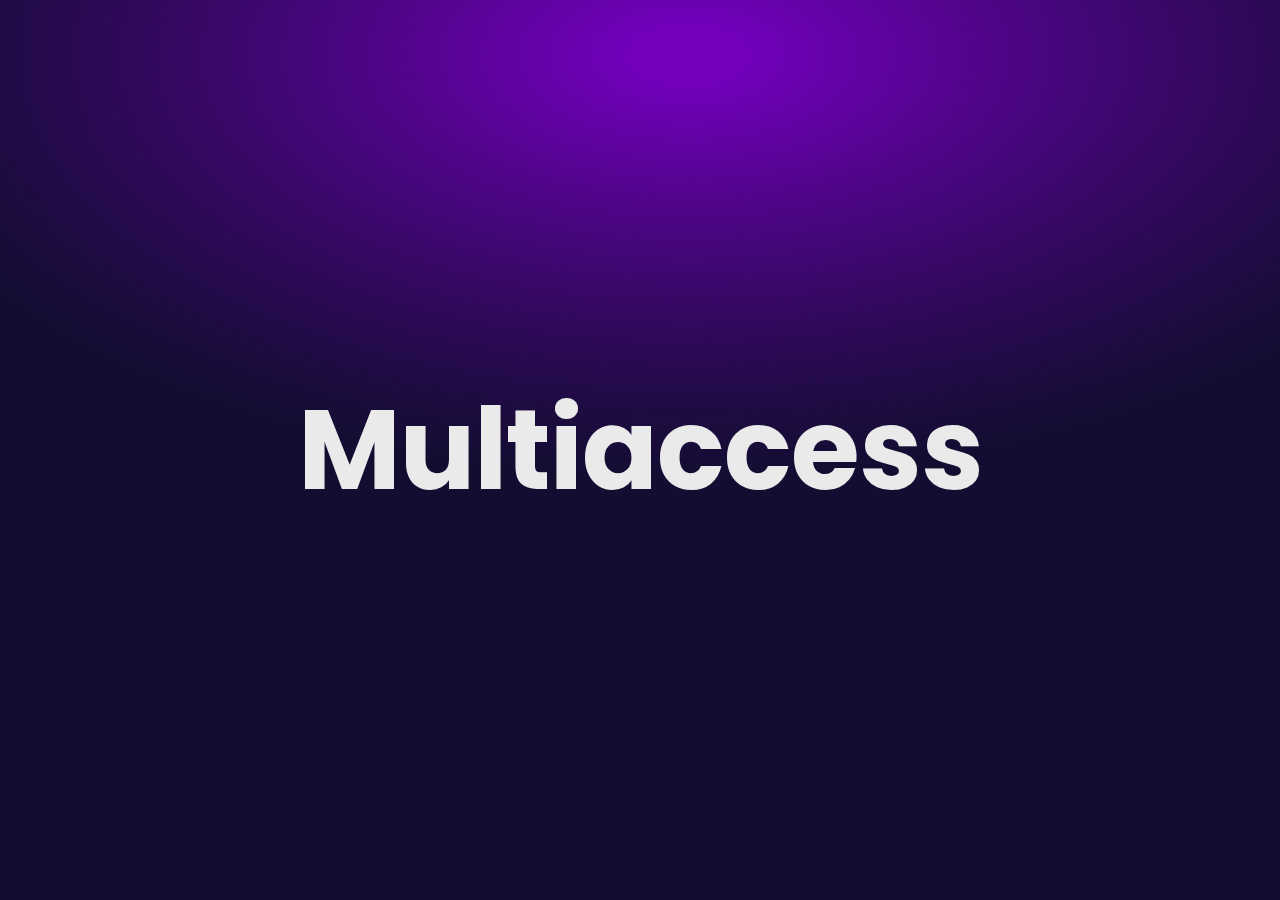
==== commit ee96de87: "css plash y mouse" ====
--- a/index.html
+++ b/index.html
@@ -1,13 +1,13 @@
 <!doctype html>
-<html>
+<html id "didi">
 <head>
 <meta charset="utf-8">
 <meta name="viewport" content="width=device-width, initial-scale=1.0">
-<link href="estilos-splash.css" rel="stylesheet" type="text/css">
+<link href="estilos.css" rel="stylesheet" type="text/css">
 <link href="https://fonts.googleapis.com/css2?family=Poppins:wght@700&display=swap" rel="stylesheet">
 <title>Multiaccess</title>
 </head>
-<body>
+<body id="splash">
 	<section>
 	<div class="boton-splash">
 		<ul>
--- a/estilos.css
+++ b/estilos.css
@@ -0,0 +1,1381 @@
+@charset "utf-8";
+/* CSS Document */
+*{
+	margin: 0;
+	padding: 0;
+	font-family: 'Montserrat', "sans-serif";
+	color: #EAEAEA;
+}
+
+html {
+	scroll-behavior: smooth;
+}
+body {
+	background-image: url("img/background.jpg");
+}
+main {
+	margin: 0;
+}
+h1 {
+	font-size: 36px;
+	font-weight: 700;
+	/*"Inicia sesion"*/
+}
+h2 {
+	font-size: 26px;
+	font-weight: 800;
+	text-transform: uppercase;
+	/*titulos de fecha, formato, candy, etc*/
+}
+h3 {
+	font-size: 18px;
+	font-weight: 700;
+	text-transform: uppercase;
+	/*botones*/
+}
+h4 {
+	font-size: 14px;
+	font-weight: 700;
+	/*footer*/
+}
+p {
+	font-size: 16px;
+	font-weight: 400;
+}
+/*-------------------------------SPLASH-------------------------------*/
+
+.splash{
+	background-image:url("img/splash-background.jpg");
+	background-attachment: fixed;
+}
+.boton {
+	padding: 0;
+	color: none;
+	border: none;
+	font-size: 0px;
+	width: 100%;
+	height: 200px;
+	background: none;
+	position: absolute;
+	cursor: pointer;
+	top: 20%;
+}
+.boton-splash {
+	position:absolute;
+	top:50%;
+	left:50%;
+	transform:translate(-50%,-50%);
+}
+.boton-splash ul {
+	margin:0;
+	padding:0;
+	display:flex;
+}
+.boton-splash ul li {
+	font-family: "Poppins", "sans-serif";
+	list-style:none;
+	font-weight:bold;
+	letter-spacing:-1px;
+	filter:blur(-50);
+	color:#EAEAEA;
+	font-size:7em;
+	display:inline-block;
+}
+.boton-splash ul:first-child li {
+	animation: smoke .7s linear forwards;
+}
+@keyframes smoke {
+	0% {
+		transform: rotate(0deg) translateY(0px);
+		opacity: 1;
+}
+	30% {
+		transform: rotate(0deg) translateY(0px);
+		opacity: 1;
+}
+	60% {
+		transform: rotate(0deg) translateY(-40px);
+		opacity: 1;
+}	
+	100% {
+		transform: rotate(0deg) translateY(0px);
+		opacity: 1;
+}
+}
+
+.boton-splash ul li:nth-child(1){
+	animation-delay:0s
+}
+.boton-splash ul li:nth-child(2){
+	animation-delay:.2s
+}
+.boton-splash ul li:nth-child(3){
+	animation-delay:.4s
+}
+.boton-splash ul li:nth-child(4){
+	animation-delay:.5s
+}
+.boton-splash ul li:nth-child(5){
+	animation-delay:.6s
+}	
+.boton-splash ul li:nth-child(6){
+	animation-delay: .8s
+}
+.boton-splash ul li:nth-child(7){
+	animation-delay:1.0s
+}
+.boton-splash ul li:nth-child(8){
+	animation-delay:1.2s
+}
+.boton-splash ul li:nth-child(9){
+	animation-delay:1.4s
+
+}.boton-splash ul li:nth-child(10){
+	animation-delay:1.6s
+}
+.boton-splash ul li:nth-child(11){
+	animation-delay: 1.8s
+}
+
+/*------------------------media-----------------------*/
+@media screen and (max-width:360px) {
+	
+body {
+	background-color: darkmagenta;
+}
+.boton-splash {
+	top: 48%;
+}
+.boton-splash ul li {
+	font-size:3em;
+}
+.boton {
+	width: 100%;
+	height: 100px;
+	position: absolute;
+	top:0%;
+}
+}
+/*-------------------------------HEADER-------------------------------*/
+header {
+	width: 100%;
+	height: 60px;
+	background-color: #130D31;
+	display: flex;
+	flex-wrap: nowrap;
+	align-items: center;
+	justify-content: space-between;
+}
+.menu a:hover {
+	color: #7300BD;
+}
+#menu-hamburguesa {
+	display: none;
+}
+
+header label {
+	display: none;
+	padding: 10px;
+}
+
+header div img {
+	margin-left: 84px;
+}
+
+.menu ul {
+	list-style: none;
+	text-align: center;
+	display: flex;
+	margin: 0;
+	padding: 0;
+}
+.menu ul li {
+	display: inline;
+}
+.menu a {
+	display: block;
+	text-decoration: none;
+	color: #EAEAEA;
+	font-weight: 700;
+	padding: 10px 50px;
+	border: 1px transparent;
+	font-size: 14px;
+	text-transform: uppercase;
+}
+
+.icono-usuario {
+	margin-right: 76px;
+}
+/*-------------------------------FORM-------------------------------*/
+.form {
+	display: flex;
+	flex-direction: column;
+	flex-wrap: nowrap;
+	align-items: center;
+	width: 450px;
+	padding: 100px;
+	margin: auto;
+	font-family: "Montserrat";
+	font-weight: 300;
+	color: white;
+}
+.form a {
+	color: #EAEAEA;
+	font-weight: 500;
+	text-decoration: none;
+}
+.form a:hover {
+	color: #F88312;
+	font-weight: 500;
+	font-size: 16px;
+	text-decoration: none;
+}
+.form p {
+	color: #EAEAEA;
+	font-weight: 500;
+	font-size: 16px;
+	margin-top: 80px;
+}
+/*.form*/ .botones {
+	color: #EAEAEA;
+	width: 335px;
+	background: #F88312;
+	border: none;
+	padding: 12px;
+	margin: 15px;
+	font-size: 18px;
+	font-family: "Montserrat";
+	font-weight: 700;
+	border-radius: 30px;
+	transition: .5s all ease;
+	overflow: hidden;
+}
+.botones {
+	webkit-transition: box-shadow 300ms ease-in-out, color 300ms ease-in-out;
+	transition: box-shadow 300ms ease-in-out, color 500ms ease-in-out;
+}
+.botones:hover {
+	box-shadow: 0 0 40px 10px #FFAF62 inset;
+	  z-index: -1;
+}
+.controls {
+	width: 70%;
+	background: #EAEAEA;
+	padding: 10px;
+	margin: 14px;
+	border-radius: 10px;
+	border: 0;
+	font-family: "Montserrat";
+	font-size: 18px;
+	outline: none;
+}
+/*-------------------------------HOME-------------------------------*/
+.buscador-lupa {
+	display: flex;
+	justify-content: flex-start;
+	align-items: center;
+	margin: 70px 0px 30px 96px;
+}
+.lupa {
+	background-color: rgba(255, 255, 255, 0.30);
+	width: 40px;
+	height:35px;
+	display: flex;
+	justify-content: center;
+	align-items: center;
+	border-radius: 30px 0px 0px 30px;
+}
+.buscador {
+	width: 420px;
+	height: 35px;
+	outline: none;
+	border-radius: 0px 30px 30px 0px;
+	background-color: rgba(255, 255, 255, 0.30);
+	border: none;
+	font-family: "Montserrat";
+	color: #EAEAEA;
+	padding: 8px;
+}
+/*-------------------------------FOOTER-------------------------------*/
+.footer {
+	display: flex;
+	flex-direction: row;
+	flex-wrap: nowrap;
+	background-color: #0E0926;
+	justify-content: space-evenly;
+}
+.footer p {
+	font-size: 13px;
+	line-height : 25px;
+}
+.logo_redes {
+	margin: 40px;
+}
+.logo_redes img {
+	margin: 6px 0;
+}
+.iconos-redes {
+	display: flex;
+	flex-direction: row;
+	justify-content: space-between;
+	align-items: center;
+	align-content: center;
+	flex-wrap: nowrap;
+}
+.contactenos-footer {
+	margin: 40px;
+}
+.contactenos-footer h3 {
+	margin-bottom: 6px;
+}
+.contactenos-footer h4 {
+	width: 240px;
+	margin-bottom: 6px;
+}
+.contactenos-footer img {
+	margin-top: 13px;
+}
+.datafiscal {
+	margin: 40px;
+}
+.datafiscal img {
+	margin-bottom: 6px;
+}
+.bot-foo img {
+	margin: 16px;
+}
+.bot-foo {
+	display: flex;
+	flex-direction: column;
+	flex-wrap: nowrap;
+	align-items: flex-start;
+	padding-top: 20px;
+}
+/*---------------------------PELICULAS-------------------------*/
+
+.pelicula {
+	display: flex;
+	margin: 80px 0 56px 94px;
+}
+.pelicula img {
+	border-radius: 20px;
+}
+.datatecnica {
+	margin: 20px 87px 0 108px;
+	width: 100%;
+	box-sizing: border-box;
+}
+.peli {
+	display: flex;
+	align-items: center;
+
+}
+.peli img {
+	margin-left: 18px;
+	padding-bottom: 2px;
+}
+.infopeli{
+	display: flex;
+	width: 60%;
+	max-width:800px;
+	justify-content: space-between;
+	align-items: center;
+	flex-wrap: wrap;
+	margin-top: 25px;
+}
+.infopeli h3 {
+	font-weight: 400;
+	text-transform: capitalize;
+}
+.datatecnica p {
+	width: 670px;
+	margin: 25px 0 36px;
+}
+.opciones {
+	width: 90%;
+	max-width: 800px;
+	display: flex;
+	flex-wrap: wrap;
+	justify-content: space-between;
+}
+.opciones .botones {
+	width: 280px;
+	margin: 0px;
+	
+}
+.secundario {
+	background-color: #7300BD;
+	width: 125px;
+	margin-left: 10px;
+	padding: 12px 6px;
+	border-radius: 30px;
+	border: none;
+	color: #EAEAEA;
+	font-size: 18px;
+	font-family: "Montserrat";
+	font-weight: 700;
+	transition: 5s all ease;
+	overflow: hidden;
+}
+.secundario { /*ALTERNATIVA, poner la animación tanto en botones y secundario, pasar el box shadow a #EAEAEA con una transparencia del 30% para que funcione en todos los botones independientemente de su color*/
+	webkit-transition: box-shadow 300ms ease-in-out, color 300ms ease-in-out;
+	transition: box-shadow 300ms ease-in-out, color 500ms ease-in-out;
+}
+.secundario:hover {
+	box-shadow: 0 0 40px 10px rgba(234,234,234,0.30) inset;
+	  z-index: -1;
+}
+
+/*--------------------CARRUSEL INICIO------------------*/
+
+.slide {
+	width: 1200px;
+	margin: 10px 0 30px 96px;
+	overflow: hidden;
+}
+.slide ul {
+	display: flex;
+	align-content: center;
+	padding: 0;
+	animation: carrusel 20s infinite alternate;
+	animation-timing-function: ease;
+}
+.slide li {
+	width: 100%;
+	list-style: none;
+	padding: 4px
+}
+.slide img {
+	/*background-color: #EAEAEA;*/
+	border-radius: 20px;
+	}
+
+@keyframes carrusel {
+	0% {margin-left: 0;}
+	20% {margin-left: 0;}
+	
+	25% {margin-left: -100%;}
+	45% {margin-left: -100%;}
+	
+	50% {margin-left: -200%;}
+	70% {margin-left: -200%;}
+	
+	75% {margin-left: -300%;}
+	100% {margin-left: -300%;}
+}
+/*--------------------CARRUSEL FIN------------------*/
+
+.estrenos {
+	/*border: 1px solid white; /*Para identificar las dimensiones del contenedor luego se debe eliminar*/
+	height: 330px;
+	width: 1200px;
+	margin-left: 96px;
+	display: flex;
+	flex-wrap: nowrap;
+	align-items: center;
+	margin-bottom: 60px;
+}
+.estrenos img{
+	background-color: #EAEAEA;
+	height: 280px;
+	width: 180px;
+	border-radius: 20px;
+	margin: 10px 20px 10px 0px;
+}
+.catalogo {
+	/*border: 1px solid white;*/
+	height: 630px;
+	width: 1200px;
+	margin-left: 96px;
+	display: flex;
+	flex-direction: column;
+	flex-wrap: wrap;
+	align-content: flex-start;
+	justify-content: center;
+}
+.catalogo img {
+	background-color: #EAEAEA;
+	height: 280px;
+	width: 180px;
+	border-radius: 20px;
+	margin: 10px 20px 10px 0px;
+}
+
+.titular {
+	margin-left: 96px;
+}
+
+/*-----------------------------COMPRA-----------------------------*/
+
+input, select {
+	color:#000000;
+}
+.procesocompra {
+	/*background-color: rgba(234,234,234,0.30);*/
+	width: 750px;
+	height: auto;
+	margin-left: 550px;
+	margin-top: 100px;
+	margin-bottom: 180px;
+}
+.procesocompra h2 {
+	margin-bottom: 30px;
+}
+.fondoc {
+	background-color: rgba(234,234,234,0.20);
+	border-radius: 20px;
+}
+
+.dispodia {
+	padding-top: 20px;
+	display: flex;
+	justify-content: space-around;
+	}
+.dispodia h3 {
+	font-weight: 400;
+}
+.formatos {
+	display: flex;
+	flex-direction: column;
+	flex-wrap: wrap;
+	height: 260px;
+	align-items: center;
+	margin-top: 30px;
+}
+.formatt {
+	display: flex;
+	justify-content: space-around;
+	align-items: center;
+	border-radius: 20px;
+	border: 2px solid #EAEAEA;
+	margin: 10px;
+	padding: 2px;
+	width: 260px;
+	height: 100px;
+	box-sizing: border-box;
+}
+.formatt div {
+	height: 66px;
+	display: flex;
+	flex-direction: column;
+	justify-content: space-around;
+}
+.formatt h3 {font-weight: 400;}
+
+.complejo {
+	background-color: #f88312;
+	border-radius: 8px;
+	height: 60px;
+	display: flex;
+	justify-content: space-between;
+	align-items: center;
+	padding: 24px;
+	box-sizing: border-box;
+}
+.complex {
+	display: flex;
+	margin: 30px 0 30px 38px;
+}
+.complex div {
+	margin: 20px 0 35px 20px;
+}
+.complex img {
+	border-radius: 15px;
+}
+.horas {
+	margin: 15px 0px;
+	width: 350px;
+	height: 100px;
+	display: flex;
+	flex-wrap: wrap;
+	justify-content: space-between;
+	align-content: space-around;
+}
+.horas h3 {
+	font-weight: 400;
+	border: 2px solid #EAEAEA;
+	border-radius: 10px;
+	width: 103px;
+	height: 45px;
+	display: flex;
+	justify-content: center;
+	align-items: center;
+	box-sizing: border-box;
+}
+.otrocomple {
+	border: 3px solid #EAEAEA;
+	border-radius: 8px;
+	height: 60px;
+	display: flex;
+	align-items: center;
+	justify-content: space-between;
+	padding: 24px;
+	margin-top: 10px;
+	box-sizing: border-box;
+}
+
+.carrecard {
+	display: flex;
+	overflow-y: auto;	/*le agrega la función de scroll horizontal*/
+	padding-bottom: 10px;
+}
+.carrecard::-webkit-scrollbar {
+	/*Permite ajustar la barra de scroll general*/
+	height: 12px;
+	border-radius: 15px;
+	background: rgba(234,234,234,0.40)
+}
+.carrecard::-webkit-scrollbar-thumb {
+	/*Permite ajustar el elemento movil de scroll*/
+	background: #7300BD;
+	border-radius: 15px;
+}
+.entrada {
+	height: 350px;
+	border: 2px solid #EAEAEA;
+	border-radius: 20px;
+	background-color: rgba(234,234,234,0.20);
+	display: flex;
+	flex-direction: column;
+	justify-content: space-between;
+	align-items: center;
+	margin: 0 10px 0 15px;
+	padding-bottom: 10px;
+}
+.entrada img {
+	border-radius: 20px 20px 0 0;
+	margin-bottom: 10px;
+}
+.infobuy{
+	width: 170px;
+	height: 100px;
+	text-align: center;
+}
+.precio {
+	font-weight: 700;
+}
+.entrada div {
+	display: flex;
+	margin: 0 10px;
+
+}
+.add {
+	height: 24px;
+	border-radius: 30px;
+	display: flex;
+	justify-content: center;
+	align-items: center;
+}
+.ttl {
+	background-color: #FFFFFF;
+	width: 80px;
+	color: #000000;
+	border: 2px solid #0E0926;
+	box-sizing: border-box;
+	
+}
+.clc {
+	background-color: #0E0926;
+	width: 35px;
+	margin: 0 15px;
+}
+
+h5 {
+	width: 29px;
+	height: 29px;
+	background-color: #EAEAEA;
+	border-radius: 30px;
+	margin: 3px;
+	display: flex;
+	font-size: 18px;
+	align-items: center;
+	justify-content: center;
+	color: #000000;
+}
+.col-nar {background-color: #f88312;}
+.col-vio {background-color: #7300bd;}
+.intocine img {
+	padding-left: 20px;
+}
+.secbut {
+	display: flex;
+	align-items: flex-end;
+	justify-content: space-between;
+}
+.abc {
+	display: flex;
+	flex-direction: column;
+	justify-content: space-between;
+	height: 339px;
+	margin-bottom: 58px;
+}
+.butacas {
+	display: flex;
+	justify-content: space-between;
+	width: 730px;
+}
+.izq {
+	width: 70px;
+	display: flex;
+	flex-wrap: wrap;
+	justify-content: space-around;
+	align-content: flex-end;
+}
+.cen {
+	display: flex;
+	flex-direction: column;
+	align-items: center;
+}
+.censup {
+	width: 380px;
+	display: flex;
+	flex-wrap: wrap;
+	justify-content: space-between;
+}
+.ceninf {
+	width: 524px;
+	display: flex;
+	flex-wrap: wrap;
+	justify-content: space-around;
+}
+.der {
+	width: 105px;
+	display: flex;
+	flex-wrap: wrap;
+	justify-content: space-around;
+	align-content: flex-end;
+}
+.num {
+	margin-top: 10px;
+	display: flex;
+	justify-content: space-between;
+	margin-bottom: 24px;
+}
+.num h4 {
+	width: 12px;
+}
+.referencia {
+	display: flex;
+	justify-content: space-around;
+}
+.referencia h4 {
+	margin-left: 5px;
+	text-transform: uppercase;
+}
+.referencia div {
+	display: flex;
+	align-items: center;
+	margin: 10px 5px 0px;
+}
+
+/*.formulario,*/ form {
+	width: 616px;
+	border: 1px solid red; /*Sirve para corroborar que si también modifica algún otro campo*/
+}
+/*.formulario p,*/ .formulario label {
+	text-transform: uppercase;
+	font-weight: 800;
+	margin-bottom: 8px;
+	display: block;
+}
+.entradatos {
+	width: 100%;
+	height: 39px;
+	border-radius: 10px;
+	margin: 0 0 22px;
+	padding: 2px 0 0 12px;
+	font-size: 18px;
+	box-sizing: border-box;
+	outline: none;
+	border: none;
+}
+option {
+	color: dimgray;
+}
+.dobledata {
+	display: flex;
+	flex-direction: column;
+	/*justify-content: space-between;
+	background-color: red;*/
+}
+.datoss {
+	display: flex;
+	justify-content: space-between;
+}
+.datoss div {
+	width: 46%;
+}
+
+.fechatarjeta div {
+	display: flex;
+	justify-content: space-between;
+}
+.fechatarjeta input {
+	color: dimgray;
+	width: 46%;
+}
+.terminosycondiciones {
+	margin: 2px 0 24px 0;
+	display: flex;
+}
+.terminosycondiciones p, .terminosycondiciones label {
+	margin: 16px 0px 0 10px;
+	text-transform: none;
+	font-weight: 400;
+}
+.terminosycondiciones a {
+	font-weight: 700;
+}
+.condiciones {
+	margin: 16px 0 0 0 ;
+	width: 18px;
+	height: 18px;
+}
+/*.botones { 	
+/*Hace falta unificar la clase de botones para que sea uno solo*/
+	/*color: #EAEAEA;
+	width: 335px;
+	background: #F88312;
+	border: none;
+	padding: 12px;
+	margin: 15px;
+	font-size: 18px;
+	font-family: "Montserrat";
+	font-weight: 700;
+	border-radius: 30px;
+}*/
+
+.scroll {
+	position: absolute;
+	top: 120px;
+	width: 480px;
+	height: 3970px;
+}
+.fijo {
+	display: flex;
+	justify-content: space-between;
+	position: sticky;
+	top: 60px;
+}
+.ticket {
+	background-image: url("img/tick_moovie2.png");
+	background-repeat: no-repeat;
+	background-size: contain;
+	nackground-color: #0E0926;
+	border: 6px solid #D9D9D9;
+	width: 280px;
+	height: 450px;
+	border-radius: 20px;
+	padding: 10px 50px 10px 24px;
+	background-color: linear-gradient( rgba (255,255,255,0)rgba (0,0,0,1) )
+}
+
+.ticket h3 {
+	margin-top: 220px;
+}
+
+.sepa {
+	margin-top: 16px;
+	
+}
+.total {
+	margin-top: 24px;
+	font-weight: 800;
+	
+}
+.volver {
+	height: 70px;
+	width: 67px;
+	border-radius: 0 20px 20px 0;
+	background-color: #0E0926;
+	margin-right: 15px;
+}
+.volver img {
+	margin: 17px;
+}
+
+
+/*-------------------------------------------RESPONSIVE----------------------------------*/
+
+@media screen and (max-width:360px){
+	/*falta agregar el background*/
+
+main {
+	margin: 0;
+	padding: 0;
+}
+html {
+	background-image: url("img/background-celu.jpg");
+	width: 100%;
+	height: 100%;
+}
+
+h1 {
+	font-size: 25px;
+	margin-bottom: 10px;
+	/*"Inicia sesion"*/
+}
+
+h2 {
+	font-size: 16px;
+	/*titulos de fecha, formato, candy, etc*/
+}
+h3 {
+	font-size: 13px;
+	font-weight: 700;
+	text-transform: uppercase;
+	/*botones*/
+}
+/*----------------inicio de sesión----------------*/
+.form {
+	width: 100%;
+	padding: 0;
+	margin-top: 100px;
+}
+.form a:hover {
+	color: #F88312;
+	font-weight: 500;
+	font-size: 16px;
+	text-decoration: none;
+}
+.form p {
+	color: #EAEAEA;
+	font-weight: 500;
+	font-size: 16px;
+	margin-top: 100px;
+}
+.form .botones {
+	width: 240px;
+	font-size: 15px;
+}
+	.form .botones:hover{
+	background: #EAEAEA;
+	color: #F88312;
+}
+/*-------------------------------HEADER-------------------------------*/
+header {
+	width: 100%;
+	background-color: #130D31;
+	display: block;
+}
+header label {
+	display: flex;
+	justify-content: flex-end;
+}
+header div img {
+	display: none;
+}
+.menu {
+	position: absolute;
+	background-color: #130D31;
+	width: 100%;
+	display: flex;
+	justify-content: center;
+	margin-left: -100%;
+	transition: all 0.5s;
+	z-index: 20;
+}
+.menu ul {
+	flex-direction: column;
+	width: 100%;
+}
+.menu li {
+	border-top: 1px solid #EAEAEA;
+}
+.menu a {
+	padding-top: 12px;
+	text-align: center;
+}
+#menu-hamburguesa:checked ~ .menu {
+	margin: 0;
+}
+
+.icono-usuario {
+	display: none;
+}
+/*--------------------CARRUSEL INICIO------------------*/
+.slide {
+	width: 100%;
+	margin: 10px 0 30px 0px;
+}
+.slide img {
+	margin: 30px 7px 30px 5px;
+	width: 348px;
+	height: auto;
+}
+/*--------------------CARRUSEL FIN------------------*/
+	
+/*---------------------------HOME-------------------------*/
+
+.buscador-lupa {
+	display: none;
+	justify-content: flex-start;
+	align-items: center;
+	margin: 70px 10px 30px 10px;
+}
+.titular {
+	margin-left: 24px;
+	margin-bottom: 10px;
+}
+.estrenos {
+	/*border: 1px solid white; /*Para identificar las dimensiones del contenedor luego se debe eliminar*/
+	height: 820px;
+	width: 97%;
+	margin-left: 5px;
+	justify-content:space-evenly;
+	flex-wrap: wrap;
+	align-items: center;
+	margin-bottom: 10px;
+}
+.estrenos img{
+	height: 235px;
+	width: auto;
+	margin: 0px;
+	border-radius: 5px;
+}
+.catalogo {
+	/*border: 1px solid white;*/
+	height: 1610px;
+	width: 345px;
+	margin-left: 5px;
+	flex-direction: row;
+	justify-content: space-evenly;
+	flex-wrap: wrap;
+	align-items: center;
+	align-content: space-around;
+	margin-bottom: 10px;
+}
+.catalogo img {
+	height: 235px;
+	width: auto;
+	margin: 0px;
+	border-radius: 5px;
+}
+.bot-foo img {
+	margin: 0px 40px;
+	padding: 10px 0px;
+}
+.iconos-redes img {
+	width: 55px;
+	height: 55px;
+}
+.logo_redes img {
+	margin: 6px 5px 6px 0px;
+}
+/*---------------------------PELICULA-AVATAR-------------------------*/
+.pelicula {
+	display: flex;
+	margin: 15px;
+}
+.pelicula img {
+	border-radius: 10px;
+	height: 190px;
+}
+.peli {
+	display: flex;
+	align-items: center;
+	margin: 0;
+}
+.datatecnica {
+	margin: 0 15px;
+	width: 100%;
+	box-sizing: border-box;
+}
+.peli {
+	display: flex;
+	align-items: flex-start;
+	margin: 0;
+	justify-content: flex-start;
+	flex-direction: column;
+}
+.peli img {
+	width: auto;
+	height: 15px;
+	margin: 10px 0;
+	top: -25px;
+	position: relative;
+	z-index: 7;
+}
+.peli h2 {
+	font-size: 16px;
+	top: 38px;
+	position: relative;
+	z-index: 6;
+}
+.infopeli img {
+	width: 112px;
+	height: auto;
+	position: relative;
+	z-index: 5;
+	left: -55px;
+	top: 10px;
+}
+.infopeli h3 {
+	top: -33px;
+	margin: 34px 0;
+	position: relative;
+	z-index: 6;
+	font-weight: bold;
+}
+.datatecnica p {
+	width: 115%;
+	font-size: 15px;
+	top: -8%;
+	left: -48%;
+	position: relative;
+	z-index: 5;
+}
+.opciones .botones {
+	width: 286px;
+	margin: 0px;
+	position: relative;
+	z-index: 4;
+	top: -138%;
+	left: -48%;
+}
+/*--------------------FOOTER------------------------*/
+.footer {
+	flex-direction: row;
+	flex-wrap: wrap;
+	justify-content: flex-start;
+}
+.contactenos-footer h4 {
+	display:none;
+}
+.contactenos-footer h3 {
+	display: none;
+	}
+.contacto {
+	display:none;
+	}
+.bot-foo {
+	padding-top: 0px;
+}
+
+.logo_redes {
+	margin: 40px 40px 0px 40px;
+}
+.contactenos-footer {
+	margin: 0px 40px;
+}
+.bot-foo img {
+	margin: 0px 40px;
+	padding: 10px 0px;
+}
+.iconos-redes img {
+	width: 55px;
+	height: 55px;
+}
+.logo_redes img {
+	margin: 6px 5px 6px 0px;
+}
+/*---------------------------PELICULA-------------------------*/
+	
+/*---------------------------COMPRA-------------------------*/
+	.procesocompra {
+		/*background-color: rgba(234,234,234,0.00);*/
+		width: 94%;
+		margin: 32px 3% 200px 3%;
+		/*position: relative;
+		z-index: 2;*/
+		/*Pendiente a corregir los margenes top y bottom*/
+	}
+	.procesocompra h2 {
+	margin-bottom: 18px;
+	}
+	.fondoc {background-color: rgba(234,234,234,0.00);}
+	.fondm {background-color: rgba(234,234,234,0.30)}
+	
+	.dispodia {
+		padding-top: 0px;
+		/*pendiente corregir para que solo se vean cuatro dias y quede con scroll horizontal*/
+	}
+	.dispodia h3 {font-size: 16px;}
+/*section .fondoc {}*/
+	.formatos {
+		flex-wrap: nowrap;
+		height: auto;
+		align-items: flex-start;
+		margin-top: 30px;
+		background-color: rgba(234,234,234,0.20);
+		border-radius: 20px;
+		padding: 16px 8px;
+	}
+	.formatt {
+		justify-content: flex-start;
+		/*align-items: center;*/
+		margin-bottom: 20px;
+		border: 0px;
+		padding: 0;
+		width: 90%;
+		height: auto;
+	}
+	.formatt img {
+		width: 50px;
+		height: auto;
+		position: absolute;
+	}
+	.formatt div {
+		background-color: rgba(234,234,234,0.30);
+		margin-left: 40px;
+		padding-left: 12px;
+		width: 90%;
+		height: 30px;
+		border-radius: 0 8px 8px 0;
+		flex-direction: row-reverse;
+		justify-content: space-around;
+		align-items: center;
+	}
+	
+	.complejo {
+		height: 20px;
+		padding: 18px 12px;
+	}
+	.complejo img, .otrocomple img {
+		width: 12px;
+		height: auto;
+	}
+	.complex img {display: none;}
+	.complex {margin: 0;}
+	.complex p {
+		/*en el caso de querer eliminar la direccion, de utiliza un display: none; y se elimina el margin-top*/
+		margin-left: 5%; }
+	.complex div {margin: 10px 5px 0px 5px;}
+	.horas {
+		margin: 15px 5%;
+		width: 88%;
+		height: 130px;
+	}
+	.horas h3 {
+		width: 75px;
+		height: 45px;
+	}
+	.otrocomple {
+		height: 20px;
+		padding: 18px 12px;
+	}
+	
+/*.carrecard {}*/
+	
+	.entrada {height: 300px;}
+	.entrada h3 {font-size: 16px;}
+/*.entrada img {}*/
+	.infobuy{
+		font-size: 13px;
+		height: 70px;
+	}
+	.add {height: 30px;	}
+/*.ttl {}
+.clc {}*/
+	
+	.intocine {overflow-y: auto;}
+/*h5 {}
+.intocine img {}
+.secbut {}
+.abc {}
+.butacas {}
+.izq {}
+.cen {}
+.censup {}
+.ceninf {}
+.der {}
+.num h4 {}*/
+	.secbut {width: 190%;}
+	.num {margin-bottom: 10px}
+	.abc {
+		margin-bottom: 41px;
+		position: sticky;
+		left: 0;
+		width: 342px;
+		border: 3px solid #130D31;
+		background-color: #130D31;
+	}
+	.referencia {
+		justify-content: space-between;
+		flex-wrap: wrap;
+		min-width: 330px;
+		position: sticky;
+		top: 150px;
+		left:2px;
+	}
+	.referencia h4 {font-size: 13px;}
+	.referencia h5 {
+		width: 23px;
+		height: 23px;
+	}
+	.referencia div {
+		width: 160px;
+		margin: 10px 0px 0px;
+	}
+
+	/*.formulario,*/ form {
+		width: 100%;
+		margin-bottom: 220px;
+	}
+	/*.formulario p,*/ .formulario label {font-size: 13px;}
+	.entradatos {
+		height: 34px;
+		border-radius: 8px;
+		font-size: 13px;
+		margin-bottom: 16px;
+		padding: 0px 8px;
+	}
+/*.dobledata {}*/
+	.datoss {flex-direction: column;}
+	.datoss div {width: 100%;}
+
+	.fechatarjeta div {flex-direction: column;}
+	.fechatarjeta input {width: 100%;}
+/*.terminosycondiciones {}*/
+	.terminosycondiciones p, .terminosycondiciones label {}
+/*.terminosycondiciones a {}*/
+	.condiciones {margin: 18px 0 11px 0 ;}
+	form input[type=submit] {
+		width: 90%;
+		margin: 15px 5%;
+	}
+	
+	.scroll {
+	width: 2%;
+	height: 4020px; /*altura del scroll*/
+	/*z-index: 1;*/
+}
+	.fijo {
+	justify-content: center;
+	top: 70%;
+	width: 5000%;
+}
+	.ticket {
+		background-image: none;
+		/*reemplazar por otra imagen?*/
+		/*background-repeat: no-repeat;
+		background-size: contain;*/
+		background-color: #7300bd;
+		border: 4px solid #D9D9D9;
+		width: 96%;
+		margin: 0 2%;
+		height: auto;
+		padding: 5px 5px 5px 65px;
+}
+	.ticket h3 {
+		margin-top: 12px;
+	}
+	.ticket p {
+		font-size: 13px;
+		display: inline-block;
+		margin-right: 8px;
+	}
+	.sepa {
+		margin-top: 4px;
+		display: inherit;
+	}
+	.total {margin: 12px 0px;}
+	.volver {
+		width: 60px;
+		position: absolute;
+		left:0;
+		top: 30%
+}
+	
+	
+}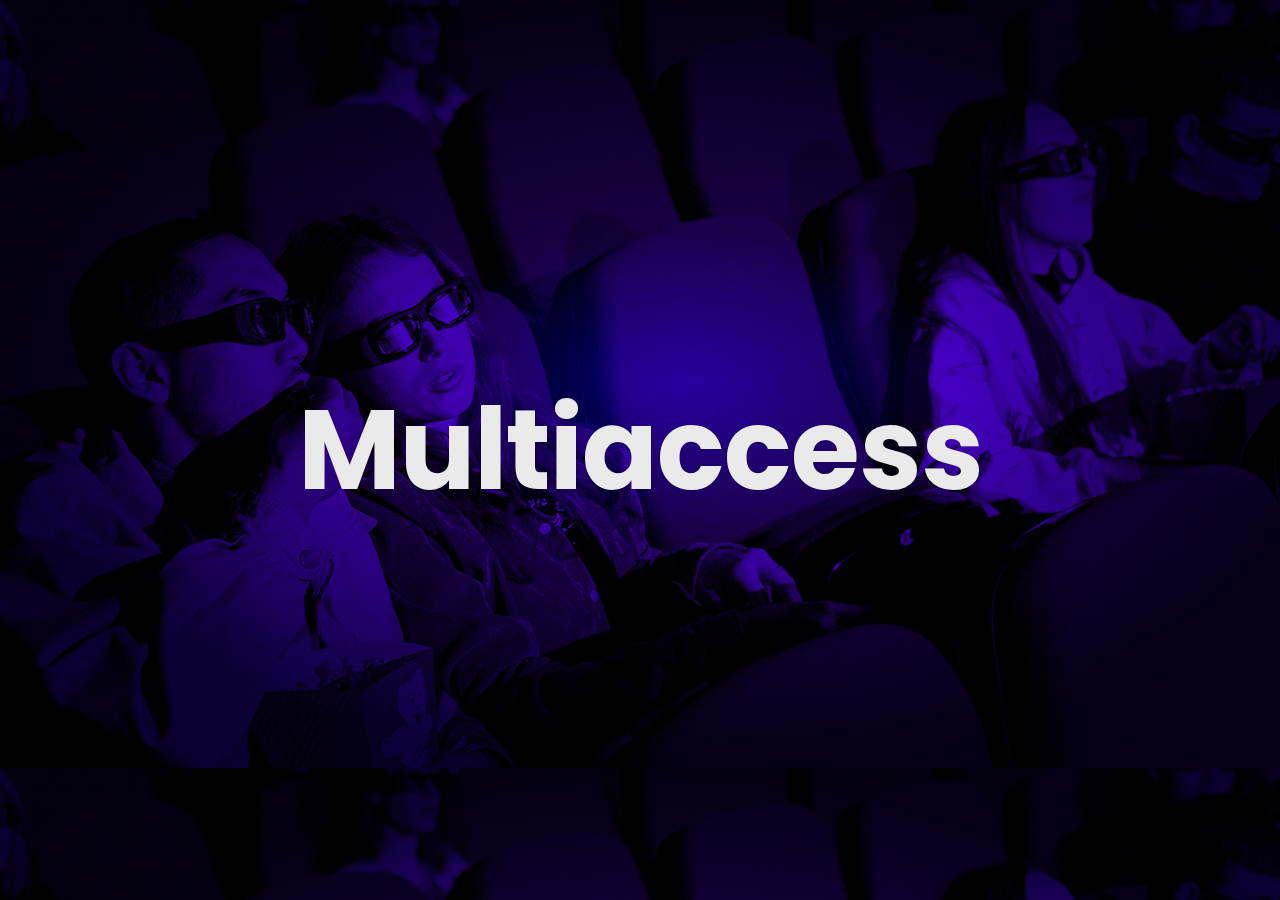
==== commit 4e6e0c90: "Hover del splash" ====
--- a/index.html
+++ b/index.html
@@ -1,5 +1,5 @@
 <!doctype html>
-<html id "didi">
+<html>
 <head>
 <meta charset="utf-8">
 <meta name="viewport" content="width=device-width, initial-scale=1.0">
@@ -23,7 +23,7 @@
 			<li>s</li>
 			<li>s</li>
 		</ul>
-		<div><a href="login.html"><input class="boton" type="submit"></a></div>
+		<div class="hover"><a href="login.html"><input class="boton" type="submit"></a></div>
 	</div>
 	</section>
 </body>
--- a/estilos.css
+++ b/estilos.css
@@ -10,29 +10,35 @@
 html {
 	scroll-behavior: smooth;
 }
+
 body {
 	background-image: url("img/background.jpg");
 }
+
 main {
 	margin: 0;
 }
+
 h1 {
 	font-size: 36px;
 	font-weight: 700;
 	/*"Inicia sesion"*/
 }
+
 h2 {
 	font-size: 26px;
 	font-weight: 800;
 	text-transform: uppercase;
 	/*titulos de fecha, formato, candy, etc*/
 }
+
 h3 {
 	font-size: 18px;
 	font-weight: 700;
 	text-transform: uppercase;
 	/*botones*/
 }
+
 h4 {
 	font-size: 14px;
 	font-weight: 700;
@@ -42,35 +48,71 @@
 	font-size: 16px;
 	font-weight: 400;
 }
+
 /*-------------------------------SPLASH-------------------------------*/
 
-.splash{
+#splash{
 	background-image:url("img/splash-background.jpg");
 	background-attachment: fixed;
 }
+
 .boton {
 	padding: 0;
 	color: none;
 	border: none;
 	font-size: 0px;
-	width: 100%;
-	height: 200px;
+	width: 690px;
+	height: 120px;
 	background: none;
 	position: absolute;
 	cursor: pointer;
 	top: 20%;
 }
+
+.hover a::before{
+	content: '';
+	position: absolute;
+	bottom: 0;
+	left: 0;
+	width: 0;
+	height: .3rem;
+	background: #F88312;
+	transition: .5s;
+}
+
+.hover a::after{
+	content:'';
+	position: absolute;
+	bottom: 0;
+	right: 0;
+	width: 0;
+	height: .3rem;
+	background: #F88312;
+	transition: .5s;
+}
+
+.hover:hover a::before{
+	width:50%;
+	transform: translate(100%);
+}
+.hover:hover a::after{
+	width:50%;
+	transform: translate(-100%);
+}
+
 .boton-splash {
 	position:absolute;
 	top:50%;
 	left:50%;
 	transform:translate(-50%,-50%);
 }
+
 .boton-splash ul {
 	margin:0;
 	padding:0;
 	display:flex;
 }
+
 .boton-splash ul li {
 	font-family: "Poppins", "sans-serif";
 	list-style:none;
@@ -81,9 +123,11 @@
 	font-size:7em;
 	display:inline-block;
 }
+
 .boton-splash ul:first-child li {
 	animation: smoke .7s linear forwards;
 }
+
 @keyframes smoke {
 	0% {
 		transform: rotate(0deg) translateY(0px);
@@ -137,26 +181,8 @@
 	animation-delay: 1.8s
 }
 
-/*------------------------media-----------------------*/
-@media screen and (max-width:360px) {
-	
-body {
-	background-color: darkmagenta;
-}
-.boton-splash {
-	top: 48%;
-}
-.boton-splash ul li {
-	font-size:3em;
-}
-.boton {
-	width: 100%;
-	height: 100px;
-	position: absolute;
-	top:0%;
-}
-}
 /*-------------------------------HEADER-------------------------------*/
+
 header {
 	width: 100%;
 	height: 60px;
@@ -166,9 +192,11 @@
 	align-items: center;
 	justify-content: space-between;
 }
+
 .menu a:hover {
 	color: #7300BD;
 }
+
 #menu-hamburguesa {
 	display: none;
 }
@@ -189,9 +217,11 @@
 	margin: 0;
 	padding: 0;
 }
+
 .menu ul li {
 	display: inline;
 }
+
 .menu a {
 	display: block;
 	text-decoration: none;
@@ -206,7 +236,9 @@
 .icono-usuario {
 	margin-right: 76px;
 }
+
 /*-------------------------------FORM-------------------------------*/
+
 .form {
 	display: flex;
 	flex-direction: column;
@@ -219,24 +251,28 @@
 	font-weight: 300;
 	color: white;
 }
+
 .form a {
 	color: #EAEAEA;
 	font-weight: 500;
 	text-decoration: none;
 }
+
 .form a:hover {
 	color: #F88312;
 	font-weight: 500;
 	font-size: 16px;
 	text-decoration: none;
 }
+
 .form p {
 	color: #EAEAEA;
 	font-weight: 500;
 	font-size: 16px;
 	margin-top: 80px;
 }
-/*.form*/ .botones {
+
+.botones {
 	color: #EAEAEA;
 	width: 335px;
 	background: #F88312;
@@ -249,15 +285,19 @@
 	border-radius: 30px;
 	transition: .5s all ease;
 	overflow: hidden;
-}
-.botones {
+	cursor: pointer;
+}
+
+.botones, .secundario {
 	webkit-transition: box-shadow 300ms ease-in-out, color 300ms ease-in-out;
 	transition: box-shadow 300ms ease-in-out, color 500ms ease-in-out;
 }
-.botones:hover {
-	box-shadow: 0 0 40px 10px #FFAF62 inset;
-	  z-index: -1;
-}
+
+.botones:hover, .secundario:hover {
+	box-shadow: 0 0 40px 10px /*#FFAF62*/ rgba(234,234,234,0.70) inset;
+	z-index: -1;
+}
+
 .controls {
 	width: 70%;
 	background: #EAEAEA;
@@ -269,13 +309,16 @@
 	font-size: 18px;
 	outline: none;
 }
+
 /*-------------------------------HOME-------------------------------*/
+
 .buscador-lupa {
 	display: flex;
 	justify-content: flex-start;
 	align-items: center;
 	margin: 70px 0px 30px 96px;
 }
+
 .lupa {
 	background-color: rgba(255, 255, 255, 0.30);
 	width: 40px;
@@ -285,6 +328,7 @@
 	align-items: center;
 	border-radius: 30px 0px 0px 30px;
 }
+
 .buscador {
 	width: 420px;
 	height: 35px;
@@ -296,7 +340,9 @@
 	color: #EAEAEA;
 	padding: 8px;
 }
+
 /*-------------------------------FOOTER-------------------------------*/
+
 .footer {
 	display: flex;
 	flex-direction: row;
@@ -304,16 +350,20 @@
 	background-color: #0E0926;
 	justify-content: space-evenly;
 }
+
 .footer p {
 	font-size: 13px;
 	line-height : 25px;
 }
+
 .logo_redes {
 	margin: 40px;
 }
+
 .logo_redes img {
 	margin: 6px 0;
 }
+
 .iconos-redes {
 	display: flex;
 	flex-direction: row;
@@ -322,28 +372,35 @@
 	align-content: center;
 	flex-wrap: nowrap;
 }
+
 .contactenos-footer {
 	margin: 40px;
 }
+
 .contactenos-footer h3 {
 	margin-bottom: 6px;
 }
+
 .contactenos-footer h4 {
 	width: 240px;
 	margin-bottom: 6px;
 }
+
 .contactenos-footer img {
 	margin-top: 13px;
 }
+
 .datafiscal {
 	margin: 40px;
 }
 .datafiscal img {
 	margin-bottom: 6px;
 }
+
 .bot-foo img {
 	margin: 16px;
 }
+
 .bot-foo {
 	display: flex;
 	flex-direction: column;
@@ -351,46 +408,65 @@
 	align-items: flex-start;
 	padding-top: 20px;
 }
+
 /*---------------------------PELICULAS-------------------------*/
 
 .pelicula {
 	display: flex;
 	margin: 80px 0 56px 94px;
+}
+.back {
+	position: absolute;
+	top: 140px;
+	left: 0;
+	background-color: #0E0926;
+	width: 70px;
+	height: 70px;
+	border-radius: 0 10px 10px 0;
+	display: flex;
+	align-items: center;
+	justify-content: center;
 }
 .pelicula img {
 	border-radius: 20px;
 }
+
 .datatecnica {
 	margin: 20px 87px 0 108px;
 	width: 100%;
 	box-sizing: border-box;
 }
+
 .peli {
 	display: flex;
 	align-items: center;
-
-}
+}
+
 .peli img {
 	margin-left: 18px;
 	padding-bottom: 2px;
 }
+
 .infopeli{
 	display: flex;
 	width: 60%;
-	max-width:800px;
+	max-width: 600px;
 	justify-content: space-between;
 	align-items: center;
 	flex-wrap: wrap;
 	margin-top: 25px;
 }
+
 .infopeli h3 {
 	font-weight: 400;
 	text-transform: capitalize;
 }
+
 .datatecnica p {
 	width: 670px;
 	margin: 25px 0 36px;
 }
+
 .opciones {
 	width: 90%;
 	max-width: 800px;
@@ -398,11 +474,12 @@
 	flex-wrap: wrap;
 	justify-content: space-between;
 }
+
 .opciones .botones {
 	width: 280px;
 	margin: 0px;
-	
-}
+}
+
 .secundario {
 	background-color: #7300BD;
 	width: 125px;
@@ -414,16 +491,8 @@
 	font-size: 18px;
 	font-family: "Montserrat";
 	font-weight: 700;
-	transition: 5s all ease;
+	transition: .5s all ease;
 	overflow: hidden;
-}
-.secundario { /*ALTERNATIVA, poner la animación tanto en botones y secundario, pasar el box shadow a #EAEAEA con una transparencia del 30% para que funcione en todos los botones independientemente de su color*/
-	webkit-transition: box-shadow 300ms ease-in-out, color 300ms ease-in-out;
-	transition: box-shadow 300ms ease-in-out, color 500ms ease-in-out;
-}
-.secundario:hover {
-	box-shadow: 0 0 40px 10px rgba(234,234,234,0.30) inset;
-	  z-index: -1;
 }
 
 /*--------------------CARRUSEL INICIO------------------*/
@@ -433,6 +502,7 @@
 	margin: 10px 0 30px 96px;
 	overflow: hidden;
 }
+
 .slide ul {
 	display: flex;
 	align-content: center;
@@ -440,11 +510,13 @@
 	animation: carrusel 20s infinite alternate;
 	animation-timing-function: ease;
 }
+
 .slide li {
 	width: 100%;
 	list-style: none;
 	padding: 4px
 }
+
 .slide img {
 	/*background-color: #EAEAEA;*/
 	border-radius: 20px;
@@ -463,25 +535,37 @@
 	75% {margin-left: -300%;}
 	100% {margin-left: -300%;}
 }
+
 /*--------------------CARRUSEL FIN------------------*/
 
-.estrenos {
-	/*border: 1px solid white; /*Para identificar las dimensiones del contenedor luego se debe eliminar*/
+.estrenos{
+	width: 1200px;
 	height: 330px;
-	width: 1200px;
+	display: flex;
 	margin-left: 96px;
-	display: flex;
-	flex-wrap: nowrap;
-	align-items: center;
-	margin-bottom: 60px;
-}
-.estrenos img{
-	background-color: #EAEAEA;
+	margin-top: 20px;
+}
+
+.estrenos figure {
+	width: 180px;
 	height: 280px;
-	width: 180px;
+	overflow: hidden;
+	transition: all 500ms ease;
 	border-radius: 20px;
-	margin: 10px 20px 10px 0px;
-}
+	margin-right: 20px;
+}
+
+.estrenos figure img {
+	width: 100%;
+	height: 100%;
+	transition: all 500ms ease;
+}
+
+.estrenos figure img:hover{
+	transform: scale(1.2);
+	cursor: pointer;
+}
+	
 .catalogo {
 	/*border: 1px solid white;*/
 	height: 630px;
@@ -493,6 +577,7 @@
 	align-content: flex-start;
 	justify-content: center;
 }
+
 .catalogo img {
 	background-color: #EAEAEA;
 	height: 280px;
@@ -510,6 +595,7 @@
 input, select {
 	color:#000000;
 }
+
 .procesocompra {
 	/*background-color: rgba(234,234,234,0.30);*/
 	width: 750px;
@@ -518,9 +604,11 @@
 	margin-top: 100px;
 	margin-bottom: 180px;
 }
+
 .procesocompra h2 {
 	margin-bottom: 30px;
 }
+
 .fondoc {
 	background-color: rgba(234,234,234,0.20);
 	border-radius: 20px;
@@ -530,10 +618,12 @@
 	padding-top: 20px;
 	display: flex;
 	justify-content: space-around;
-	}
+}
+
 .dispodia h3 {
 	font-weight: 400;
 }
+
 .formatos {
 	display: flex;
 	flex-direction: column;
@@ -542,6 +632,7 @@
 	align-items: center;
 	margin-top: 30px;
 }
+
 .formatt {
 	display: flex;
 	justify-content: space-around;
@@ -554,13 +645,16 @@
 	height: 100px;
 	box-sizing: border-box;
 }
+
 .formatt div {
 	height: 66px;
 	display: flex;
 	flex-direction: column;
 	justify-content: space-around;
 }
+
 .formatt h3 {font-weight: 400;}
+
 
 .complejo {
 	background-color: #f88312;
@@ -572,16 +666,20 @@
 	padding: 24px;
 	box-sizing: border-box;
 }
+
 .complex {
 	display: flex;
 	margin: 30px 0 30px 38px;
 }
+
 .complex div {
 	margin: 20px 0 35px 20px;
 }
+
 .complex img {
 	border-radius: 15px;
 }
+
 .horas {
 	margin: 15px 0px;
 	width: 350px;
@@ -591,6 +689,7 @@
 	justify-content: space-between;
 	align-content: space-around;
 }
+
 .horas h3 {
 	font-weight: 400;
 	border: 2px solid #EAEAEA;
@@ -602,6 +701,7 @@
 	align-items: center;
 	box-sizing: border-box;
 }
+
 .otrocomple {
 	border: 3px solid #EAEAEA;
 	border-radius: 8px;
@@ -619,17 +719,20 @@
 	overflow-y: auto;	/*le agrega la función de scroll horizontal*/
 	padding-bottom: 10px;
 }
+
 .carrecard::-webkit-scrollbar {
 	/*Permite ajustar la barra de scroll general*/
 	height: 12px;
 	border-radius: 15px;
 	background: rgba(234,234,234,0.40)
 }
+
 .carrecard::-webkit-scrollbar-thumb {
 	/*Permite ajustar el elemento movil de scroll*/
 	background: #7300BD;
 	border-radius: 15px;
 }
+
 .entrada {
 	height: 350px;
 	border: 2px solid #EAEAEA;
@@ -642,23 +745,27 @@
 	margin: 0 10px 0 15px;
 	padding-bottom: 10px;
 }
+
 .entrada img {
 	border-radius: 20px 20px 0 0;
 	margin-bottom: 10px;
 }
+
 .infobuy{
 	width: 170px;
 	height: 100px;
 	text-align: center;
 }
+
 .precio {
 	font-weight: 700;
 }
+
 .entrada div {
 	display: flex;
 	margin: 0 10px;
-
-}
+}
+
 .add {
 	height: 24px;
 	border-radius: 30px;
@@ -666,14 +773,15 @@
 	justify-content: center;
 	align-items: center;
 }
+
 .ttl {
 	background-color: #FFFFFF;
 	width: 80px;
 	color: #000000;
 	border: 2px solid #0E0926;
 	box-sizing: border-box;
-	
-}
+}
+
 .clc {
 	background-color: #0E0926;
 	width: 35px;
@@ -692,6 +800,7 @@
 	justify-content: center;
 	color: #000000;
 }
+
 .col-nar {background-color: #f88312;}
 .col-vio {background-color: #7300bd;}
 .intocine img {
@@ -702,6 +811,7 @@
 	align-items: flex-end;
 	justify-content: space-between;
 }
+
 .abc {
 	display: flex;
 	flex-direction: column;
@@ -709,11 +819,13 @@
 	height: 339px;
 	margin-bottom: 58px;
 }
+
 .butacas {
 	display: flex;
 	justify-content: space-between;
 	width: 730px;
 }
+
 .izq {
 	width: 70px;
 	display: flex;
@@ -721,23 +833,27 @@
 	justify-content: space-around;
 	align-content: flex-end;
 }
+
 .cen {
 	display: flex;
 	flex-direction: column;
 	align-items: center;
 }
+
 .censup {
 	width: 380px;
 	display: flex;
 	flex-wrap: wrap;
 	justify-content: space-between;
 }
+
 .ceninf {
 	width: 524px;
 	display: flex;
 	flex-wrap: wrap;
 	justify-content: space-around;
 }
+
 .der {
 	width: 105px;
 	display: flex;
@@ -745,23 +861,28 @@
 	justify-content: space-around;
 	align-content: flex-end;
 }
+
 .num {
 	margin-top: 10px;
 	display: flex;
 	justify-content: space-between;
 	margin-bottom: 24px;
 }
+
 .num h4 {
 	width: 12px;
 }
+
 .referencia {
 	display: flex;
 	justify-content: space-around;
 }
+
 .referencia h4 {
 	margin-left: 5px;
 	text-transform: uppercase;
 }
+
 .referencia div {
 	display: flex;
 	align-items: center;
@@ -770,7 +891,6 @@
 
 /*.formulario,*/ form {
 	width: 616px;
-	border: 1px solid red; /*Sirve para corroborar que si también modifica algún otro campo*/
 }
 /*.formulario p,*/ .formulario label {
 	text-transform: uppercase;
@@ -778,6 +898,7 @@
 	margin-bottom: 8px;
 	display: block;
 }
+
 .entradatos {
 	width: 100%;
 	height: 39px;
@@ -789,19 +910,17 @@
 	outline: none;
 	border: none;
 }
-option {
-	color: dimgray;
-}
+
 .dobledata {
 	display: flex;
 	flex-direction: column;
-	/*justify-content: space-between;
-	background-color: red;*/
-}
+}
+
 .datoss {
 	display: flex;
 	justify-content: space-between;
 }
+
 .datoss div {
 	width: 46%;
 }
@@ -810,40 +929,32 @@
 	display: flex;
 	justify-content: space-between;
 }
-.fechatarjeta input {
+
+.fechatarjeta input, option {
 	color: dimgray;
 	width: 46%;
 }
+
 .terminosycondiciones {
 	margin: 2px 0 24px 0;
 	display: flex;
 }
+
 .terminosycondiciones p, .terminosycondiciones label {
 	margin: 16px 0px 0 10px;
 	text-transform: none;
 	font-weight: 400;
 }
+
 .terminosycondiciones a {
 	font-weight: 700;
 }
+
 .condiciones {
 	margin: 16px 0 0 0 ;
 	width: 18px;
 	height: 18px;
 }
-/*.botones { 	
-/*Hace falta unificar la clase de botones para que sea uno solo*/
-	/*color: #EAEAEA;
-	width: 335px;
-	background: #F88312;
-	border: none;
-	padding: 12px;
-	margin: 15px;
-	font-size: 18px;
-	font-family: "Montserrat";
-	font-weight: 700;
-	border-radius: 30px;
-}*/
 
 .scroll {
 	position: absolute;
@@ -851,12 +962,14 @@
 	width: 480px;
 	height: 3970px;
 }
+
 .fijo {
 	display: flex;
 	justify-content: space-between;
 	position: sticky;
 	top: 60px;
 }
+
 .ticket {
 	background-image: url("img/tick_moovie2.png");
 	background-repeat: no-repeat;
@@ -876,12 +989,10 @@
 
 .sepa {
 	margin-top: 16px;
-	
 }
 .total {
 	margin-top: 24px;
 	font-weight: 800;
-	
 }
 .volver {
 	height: 70px;
@@ -890,306 +1001,361 @@
 	background-color: #0E0926;
 	margin-right: 15px;
 }
+
 .volver img {
 	margin: 17px;
 }
-
-
 /*-------------------------------------------RESPONSIVE----------------------------------*/
 
 @media screen and (max-width:360px){
 	/*falta agregar el background*/
 
-main {
-	margin: 0;
-	padding: 0;
-}
-html {
-	background-image: url("img/background-celu.jpg");
-	width: 100%;
-	height: 100%;
-}
-
-h1 {
-	font-size: 25px;
-	margin-bottom: 10px;
-	/*"Inicia sesion"*/
-}
-
-h2 {
-	font-size: 16px;
-	/*titulos de fecha, formato, candy, etc*/
-}
-h3 {
-	font-size: 13px;
-	font-weight: 700;
-	text-transform: uppercase;
-	/*botones*/
-}
+	main {
+		margin: 0;
+		padding: 0;
+	}
+	
+	body {
+		background-image: url("img/background-celu.jpg");
+		width: 100%;
+		height: 100%;
+	}
+	
+	h1 {
+		font-size: 25px;
+		margin-bottom: 10px;
+		/*"Inicia sesion"*/
+	}
+	
+	h2 {
+		font-size: 16px;
+		/*titulos de fecha, formato, candy, etc*/
+	}
+	
+	h3 {
+		font-size: 13px;
+		font-weight: 700;
+		text-transform: uppercase;
+		/*botones*/
+	}
+/*---------------------SPLASH--------------*/
+
+	.boton-splash {
+		top: 48%;
+	}
+	
+	.boton-splash ul li {
+		font-size:3em;
+	}
+	
+	.boton {
+		width: 100%;
+		height: 100px;
+		position: absolute;
+		top:0%;
+	}
 /*----------------inicio de sesión----------------*/
-.form {
-	width: 100%;
-	padding: 0;
-	margin-top: 100px;
-}
-.form a:hover {
-	color: #F88312;
-	font-weight: 500;
-	font-size: 16px;
-	text-decoration: none;
-}
-.form p {
-	color: #EAEAEA;
-	font-weight: 500;
-	font-size: 16px;
-	margin-top: 100px;
-}
-.form .botones {
-	width: 240px;
-	font-size: 15px;
-}
+	
+	.form {
+		width: 100%;
+		padding: 0;
+		margin-top: 100px;
+	}
+	.form a:hover {
+		color: #F88312;
+		font-weight: 500;
+		font-size: 16px;
+		text-decoration: none;
+	}
+	.form p {
+		color: #EAEAEA;
+		font-weight: 500;
+		font-size: 16px;
+		margin-top: 100px;
+	}	
+	.form .botones {
+		width: 240px;
+		font-size: 15px;
+		cursor: pointer;
+	}
 	.form .botones:hover{
-	background: #EAEAEA;
-	color: #F88312;
-}
-/*-------------------------------HEADER-------------------------------*/
-header {
-	width: 100%;
-	background-color: #130D31;
-	display: block;
-}
-header label {
-	display: flex;
-	justify-content: flex-end;
-}
-header div img {
-	display: none;
-}
-.menu {
-	position: absolute;
-	background-color: #130D31;
-	width: 100%;
-	display: flex;
-	justify-content: center;
-	margin-left: -100%;
-	transition: all 0.5s;
-	z-index: 20;
-}
-.menu ul {
-	flex-direction: column;
-	width: 100%;
-}
-.menu li {
-	border-top: 1px solid #EAEAEA;
-}
-.menu a {
-	padding-top: 12px;
-	text-align: center;
-}
-#menu-hamburguesa:checked ~ .menu {
-	margin: 0;
-}
-
-.icono-usuario {
-	display: none;
-}
+		background: #EAEAEA;
+		color: #F88312;
+	}
+	
+/*-------------------------------HEADER-------------------------------*/	
+	header {
+		width: 100%;
+		background-color: #130D31;
+		display: block;
+	}
+	
+	header label {
+		display: flex;
+		justify-content: flex-end;
+	}
+	
+	header div img {
+		display: none;
+	}
+	
+	.menu {
+		position: absolute;
+		background-color: #130D31;
+		width: 100%;
+		display: flex;
+		justify-content: center;
+		top: -200px;
+		transition: all 0.5s;
+		z-index: 20;
+	}
+	
+	.menu ul {
+		flex-direction: column;
+		width: 100%;
+	}
+	
+	.menu li {
+		border-top: 1px solid #EAEAEA;
+	}
+	
+	.menu a {
+		padding-top: 12px;
+		text-align: center;
+	}
+	
+	#menu-hamburguesa:checked ~ .menu {
+		top: 50px;
+	}
+	
+	.icono-usuario {
+		display: none;
+	}
+/*---------------------fijense si no se borró nada importante-----------------------------------------------------*/
+
 /*--------------------CARRUSEL INICIO------------------*/
-.slide {
-	width: 100%;
-	margin: 10px 0 30px 0px;
-}
-.slide img {
-	margin: 30px 7px 30px 5px;
-	width: 348px;
-	height: auto;
-}
-/*--------------------CARRUSEL FIN------------------*/
+	
+	.slide {
+		width: 100%;
+		margin: 10px 0 30px 0px;
+	}
+	
+	.slide img {
+		margin: 30px 7px 30px 5px;
+		width: 348px;
+		height: auto;
+	}
 	
 /*---------------------------HOME-------------------------*/
 
-.buscador-lupa {
-	display: none;
-	justify-content: flex-start;
-	align-items: center;
-	margin: 70px 10px 30px 10px;
-}
-.titular {
-	margin-left: 24px;
-	margin-bottom: 10px;
-}
-.estrenos {
-	/*border: 1px solid white; /*Para identificar las dimensiones del contenedor luego se debe eliminar*/
-	height: 820px;
-	width: 97%;
-	margin-left: 5px;
-	justify-content:space-evenly;
-	flex-wrap: wrap;
-	align-items: center;
-	margin-bottom: 10px;
-}
-.estrenos img{
-	height: 235px;
-	width: auto;
-	margin: 0px;
-	border-radius: 5px;
-}
-.catalogo {
-	/*border: 1px solid white;*/
-	height: 1610px;
-	width: 345px;
-	margin-left: 5px;
-	flex-direction: row;
-	justify-content: space-evenly;
-	flex-wrap: wrap;
-	align-items: center;
-	align-content: space-around;
-	margin-bottom: 10px;
-}
-.catalogo img {
-	height: 235px;
-	width: auto;
-	margin: 0px;
-	border-radius: 5px;
-}
-.bot-foo img {
-	margin: 0px 40px;
-	padding: 10px 0px;
-}
-.iconos-redes img {
-	width: 55px;
-	height: 55px;
-}
-.logo_redes img {
-	margin: 6px 5px 6px 0px;
-}
+	.buscador-lupa {
+		display: none;
+		justify-content: flex-start;
+		align-items: center;
+		margin: 70px 10px 30px 10px;
+	}
+	
+	.titular {
+		margin-left: 24px;
+		margin-bottom: 10px;
+	}
+	
+	.estrenos{
+		height: 800px;
+		width: 345px;
+		margin-left: 5px;
+		flex-direction: row;
+		justify-content: space-evenly;
+		flex-wrap: wrap;
+		align-items: center;
+		align-content: space-around;
+		margin-bottom: 10px;
+	}
+	
+	.estrenos figure{
+		width: auto;
+		height: 235px;
+		margin: 0px;
+		border-radius: 5px;
+	}
+	
+	.catalogo {
+		/*border: 1px solid white;*/
+		height: 1610px;
+		width: 345px;
+		margin-left: 5px;
+		flex-direction: row;
+		justify-content: space-evenly;
+		flex-wrap: wrap;
+		align-items: center;
+		align-content: space-around;
+		margin-bottom: 10px;
+	}
+	
+	.catalogo img {
+		height: 235px;
+		width: auto;
+		margin: 0px;
+		border-radius: 5px;
+	}
+	
+	.bot-foo img {
+		margin: 0px 40px;
+		padding: 10px 0px;
+	}
+	
+	.iconos-redes img {
+		width: 55px;
+		height: 55px;
+	}
+	
+	.logo_redes img {
+		margin: 6px 5px 6px 0px;
+	}
+	
 /*---------------------------PELICULA-AVATAR-------------------------*/
-.pelicula {
-	display: flex;
-	margin: 15px;
-}
-.pelicula img {
-	border-radius: 10px;
-	height: 190px;
-}
-.peli {
-	display: flex;
-	align-items: center;
-	margin: 0;
-}
-.datatecnica {
-	margin: 0 15px;
-	width: 100%;
-	box-sizing: border-box;
-}
-.peli {
-	display: flex;
-	align-items: flex-start;
-	margin: 0;
-	justify-content: flex-start;
-	flex-direction: column;
-}
-.peli img {
-	width: auto;
-	height: 15px;
-	margin: 10px 0;
-	top: -25px;
-	position: relative;
-	z-index: 7;
-}
-.peli h2 {
-	font-size: 16px;
-	top: 38px;
-	position: relative;
-	z-index: 6;
-}
-.infopeli img {
-	width: 112px;
-	height: auto;
-	position: relative;
-	z-index: 5;
-	left: -55px;
-	top: 10px;
-}
-.infopeli h3 {
-	top: -33px;
-	margin: 34px 0;
-	position: relative;
-	z-index: 6;
-	font-weight: bold;
-}
-.datatecnica p {
-	width: 115%;
-	font-size: 15px;
-	top: -8%;
-	left: -48%;
-	position: relative;
-	z-index: 5;
-}
-.opciones .botones {
-	width: 286px;
-	margin: 0px;
-	position: relative;
-	z-index: 4;
-	top: -138%;
-	left: -48%;
-}
+	
+	.pelicula {
+		margin: 15px 4%;
+		width: 96%;
+		box-sizing: border-box;
+	}
+	.back {
+		z-index: 18;
+		top: 75px;
+		width: 48px;
+		height: 48px;
+	}
+
+	.pelimg {
+		border-radius: 10px;
+		height: 170px;
+		width: auto;
+		position: absolute;
+	}
+
+	.datatecnica {
+		margin: 0;
+	}
+	.peli {
+			margin-left: 120px;
+			flex-direction: column-reverse;
+			align-items: flex-start;
+			height: auto;
+			width: 200px;
+		}
+	
+	.peli img {
+		height: auto;
+		margin: 5px 0 10px 0;
+	}
+	
+	.infopeli {
+			margin-left: 120px;
+			margin-top: 16px;
+			flex-direction: column;
+			align-items: flex-start;
+	}
+	
+	.infopeli img {
+		margin: 18px 0;
+		height: auto;
+	}
+	
+	.datatecnica p {
+		width: 94%;
+		height: 126px;
+		overflow-x: scroll;
+	}
+	
+	.opciones {
+		width: 330px;
+		justify-content: center;
+	}
+	
+	.opciones a {
+		width: auto;
+		margin: 0;
+		padding: 0;
+	}
+	.opciones .botones {
+		width: 310px;
+		font-size: 16px;
+	}
+	.secundario {
+		font-size: 16px;
+		margin: 15px 20px 15px 0;
+		width: 92%;
+	}
+
 /*--------------------FOOTER------------------------*/
-.footer {
-	flex-direction: row;
-	flex-wrap: wrap;
-	justify-content: flex-start;
-}
-.contactenos-footer h4 {
-	display:none;
-}
-.contactenos-footer h3 {
-	display: none;
-	}
-.contacto {
-	display:none;
-	}
-.bot-foo {
-	padding-top: 0px;
-}
-
-.logo_redes {
-	margin: 40px 40px 0px 40px;
-}
-.contactenos-footer {
-	margin: 0px 40px;
-}
-.bot-foo img {
-	margin: 0px 40px;
-	padding: 10px 0px;
-}
-.iconos-redes img {
-	width: 55px;
-	height: 55px;
-}
-.logo_redes img {
-	margin: 6px 5px 6px 0px;
-}
-/*---------------------------PELICULA-------------------------*/
-	
+	
+	.footer {
+		flex-direction: row;
+		flex-wrap: wrap;
+		justify-content: flex-start;
+	}
+	
+	.contactenos-footer h4 {
+		display:none;
+	}
+	
+	.contactenos-footer h3 {
+		display: none;
+	}
+	
+	.contacto {
+		display:none;
+	}
+	
+	.bot-foo {
+		padding-top: 0px;
+	}
+	
+	.logo_redes {
+		margin: 40px 40px 0px 40px;
+	}
+	
+	.contactenos-footer {
+		margin: 0px 40px;
+	}
+	
+	.bot-foo img {
+		margin: 0px 40px;
+		padding: 10px 0px;
+	}
+	
+	.iconos-redes img {
+		width: 55px;
+		height: 55px;
+	}
+	
+	.logo_redes img {
+		margin: 6px 5px 6px 0px;
+	}
+
 /*---------------------------COMPRA-------------------------*/
+	
 	.procesocompra {
 		/*background-color: rgba(234,234,234,0.00);*/
 		width: 94%;
 		margin: 32px 3% 200px 3%;
-		/*position: relative;
-		z-index: 2;*/
-		/*Pendiente a corregir los margenes top y bottom*/
 	}
 	.procesocompra h2 {
 	margin-bottom: 18px;
 	}
+	
 	.fondoc {background-color: rgba(234,234,234,0.00);}
-	.fondm {background-color: rgba(234,234,234,0.30)}
+	.fondm {
+		background-color: rgba(234,234,234,0.30);
+		border-radius: 10px;
+	}
 	
 	.dispodia {
 		padding-top: 0px;
 		/*pendiente corregir para que solo se vean cuatro dias y quede con scroll horizontal*/
 	}
+	
 	.dispodia h3 {font-size: 16px;}
 /*section .fondoc {}*/
 	.formatos {
@@ -1201,6 +1367,7 @@
 		border-radius: 20px;
 		padding: 16px 8px;
 	}
+	
 	.formatt {
 		justify-content: flex-start;
 		/*align-items: center;*/
@@ -1210,11 +1377,13 @@
 		width: 90%;
 		height: auto;
 	}
+	
 	.formatt img {
 		width: 50px;
 		height: auto;
 		position: absolute;
 	}
+	
 	.formatt div {
 		background-color: rgba(234,234,234,0.30);
 		margin-left: 40px;
@@ -1231,25 +1400,31 @@
 		height: 20px;
 		padding: 18px 12px;
 	}
+	
 	.complejo img, .otrocomple img {
 		width: 12px;
 		height: auto;
 	}
+	
 	.complex img {display: none;}
 	.complex {margin: 0;}
 	.complex p {
 		/*en el caso de querer eliminar la direccion, de utiliza un display: none; y se elimina el margin-top*/
 		margin-left: 5%; }
+	
 	.complex div {margin: 10px 5px 0px 5px;}
+	
 	.horas {
 		margin: 15px 5%;
 		width: 88%;
 		height: 130px;
 	}
+	
 	.horas h3 {
 		width: 75px;
 		height: 45px;
 	}
+	
 	.otrocomple {
 		height: 20px;
 		padding: 18px 12px;
@@ -1290,6 +1465,7 @@
 		border: 3px solid #130D31;
 		background-color: #130D31;
 	}
+	
 	.referencia {
 		justify-content: space-between;
 		flex-wrap: wrap;
@@ -1298,20 +1474,23 @@
 		top: 150px;
 		left:2px;
 	}
+	
 	.referencia h4 {font-size: 13px;}
 	.referencia h5 {
 		width: 23px;
 		height: 23px;
 	}
+	
 	.referencia div {
 		width: 160px;
 		margin: 10px 0px 0px;
 	}
-
+	
 	/*.formulario,*/ form {
 		width: 100%;
 		margin-bottom: 220px;
 	}
+	
 	/*.formulario p,*/ .formulario label {font-size: 13px;}
 	.entradatos {
 		height: 34px;
@@ -1320,15 +1499,16 @@
 		margin-bottom: 16px;
 		padding: 0px 8px;
 	}
+	
 /*.dobledata {}*/
 	.datoss {flex-direction: column;}
 	.datoss div {width: 100%;}
 
 	.fechatarjeta div {flex-direction: column;}
 	.fechatarjeta input {width: 100%;}
-/*.terminosycondiciones {}*/
+	/*.terminosycondiciones {}
 	.terminosycondiciones p, .terminosycondiciones label {}
-/*.terminosycondiciones a {}*/
+	.terminosycondiciones a {}*/
 	.condiciones {margin: 18px 0 11px 0 ;}
 	form input[type=submit] {
 		width: 90%;
@@ -1336,46 +1516,46 @@
 	}
 	
 	.scroll {
-	width: 2%;
-	height: 4020px; /*altura del scroll*/
-	/*z-index: 1;*/
-}
+		width: 2%;
+		height: 4080px; /*altura del scroll*/
+	}
+	
 	.fijo {
-	justify-content: center;
-	top: 70%;
-	width: 5000%;
-}
+		justify-content: center;
+		top: 70%;
+		width: 5000%;
+	}
+	
 	.ticket {
 		background-image: none;
-		/*reemplazar por otra imagen?*/
-		/*background-repeat: no-repeat;
-		background-size: contain;*/
 		background-color: #7300bd;
 		border: 4px solid #D9D9D9;
 		width: 96%;
 		margin: 0 2%;
 		height: auto;
 		padding: 5px 5px 5px 65px;
-}
+	}
+	
 	.ticket h3 {
 		margin-top: 12px;
 	}
+	
 	.ticket p {
 		font-size: 13px;
 		display: inline-block;
 		margin-right: 8px;
 	}
+	
 	.sepa {
 		margin-top: 4px;
 		display: inherit;
 	}
+	
 	.total {margin: 12px 0px;}
 	.volver {
 		width: 60px;
 		position: absolute;
 		left:0;
 		top: 30%
-}
-	
-	
+	}
 }